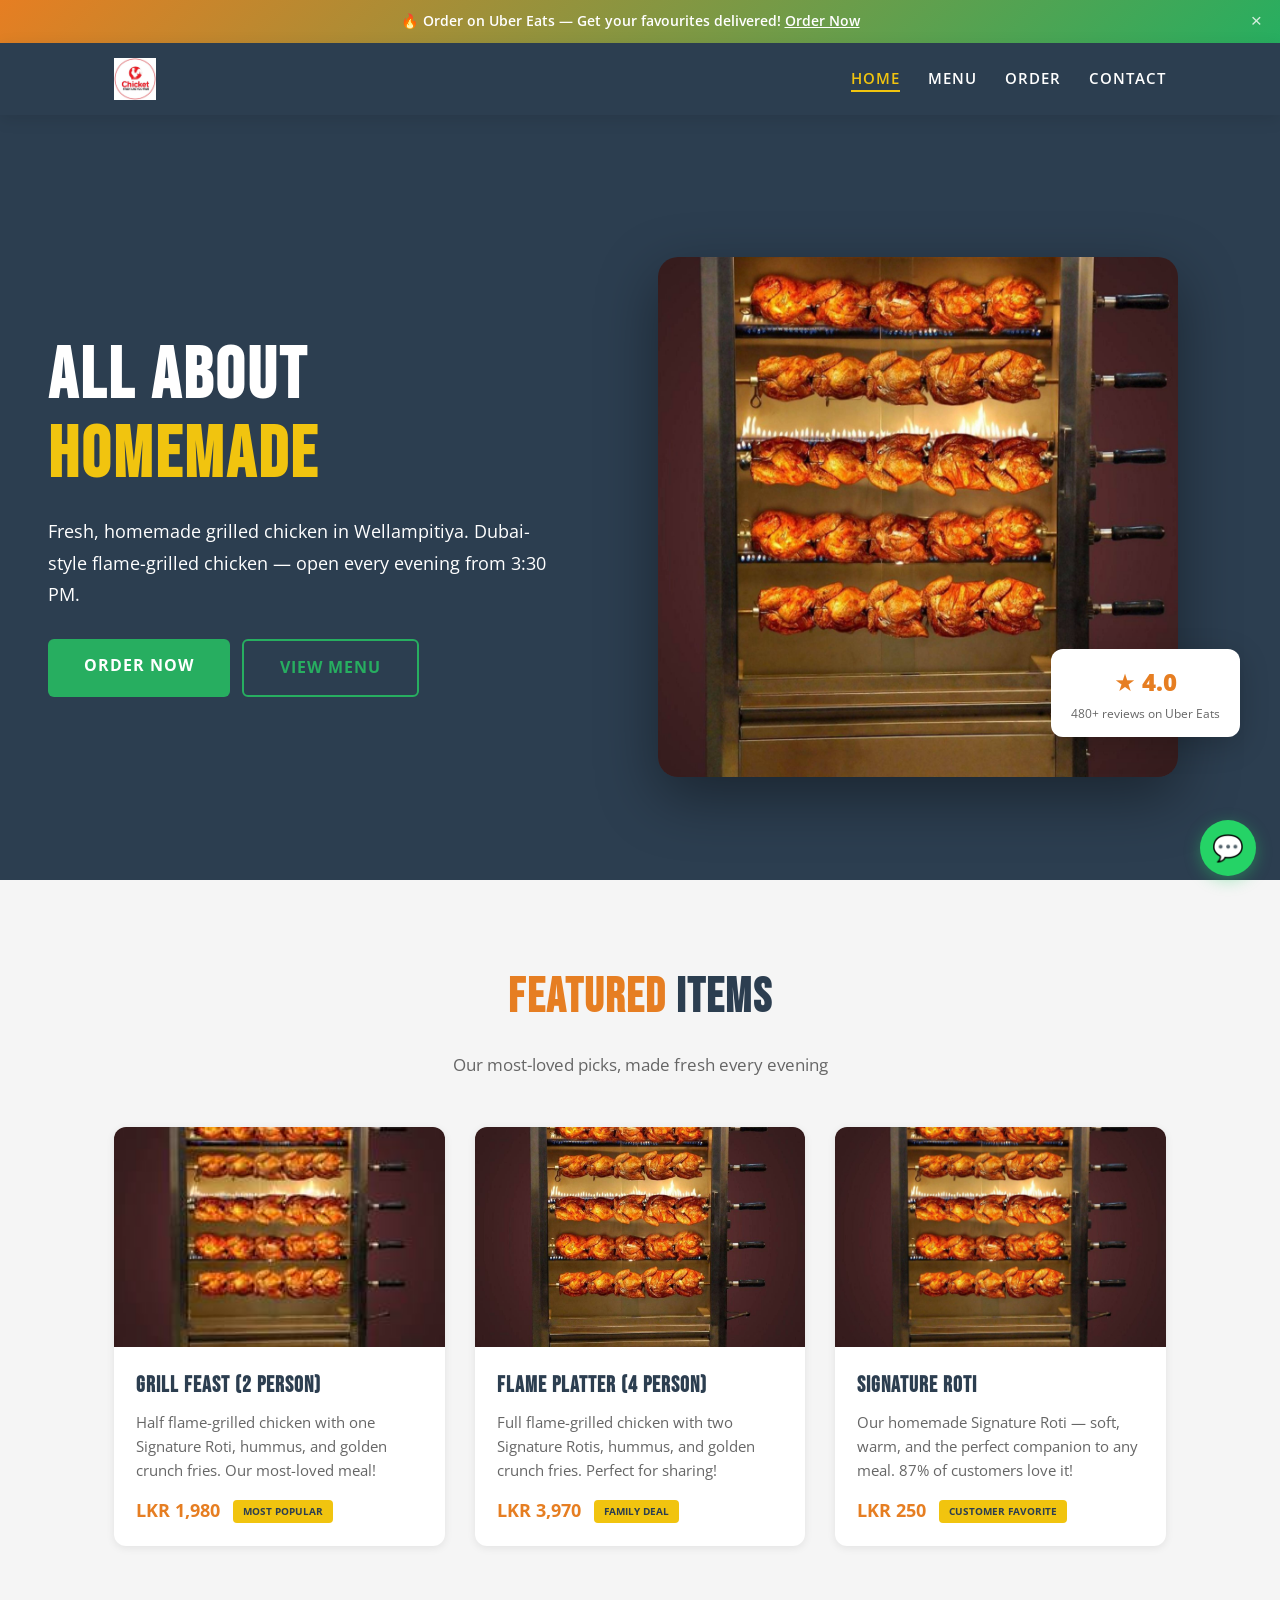
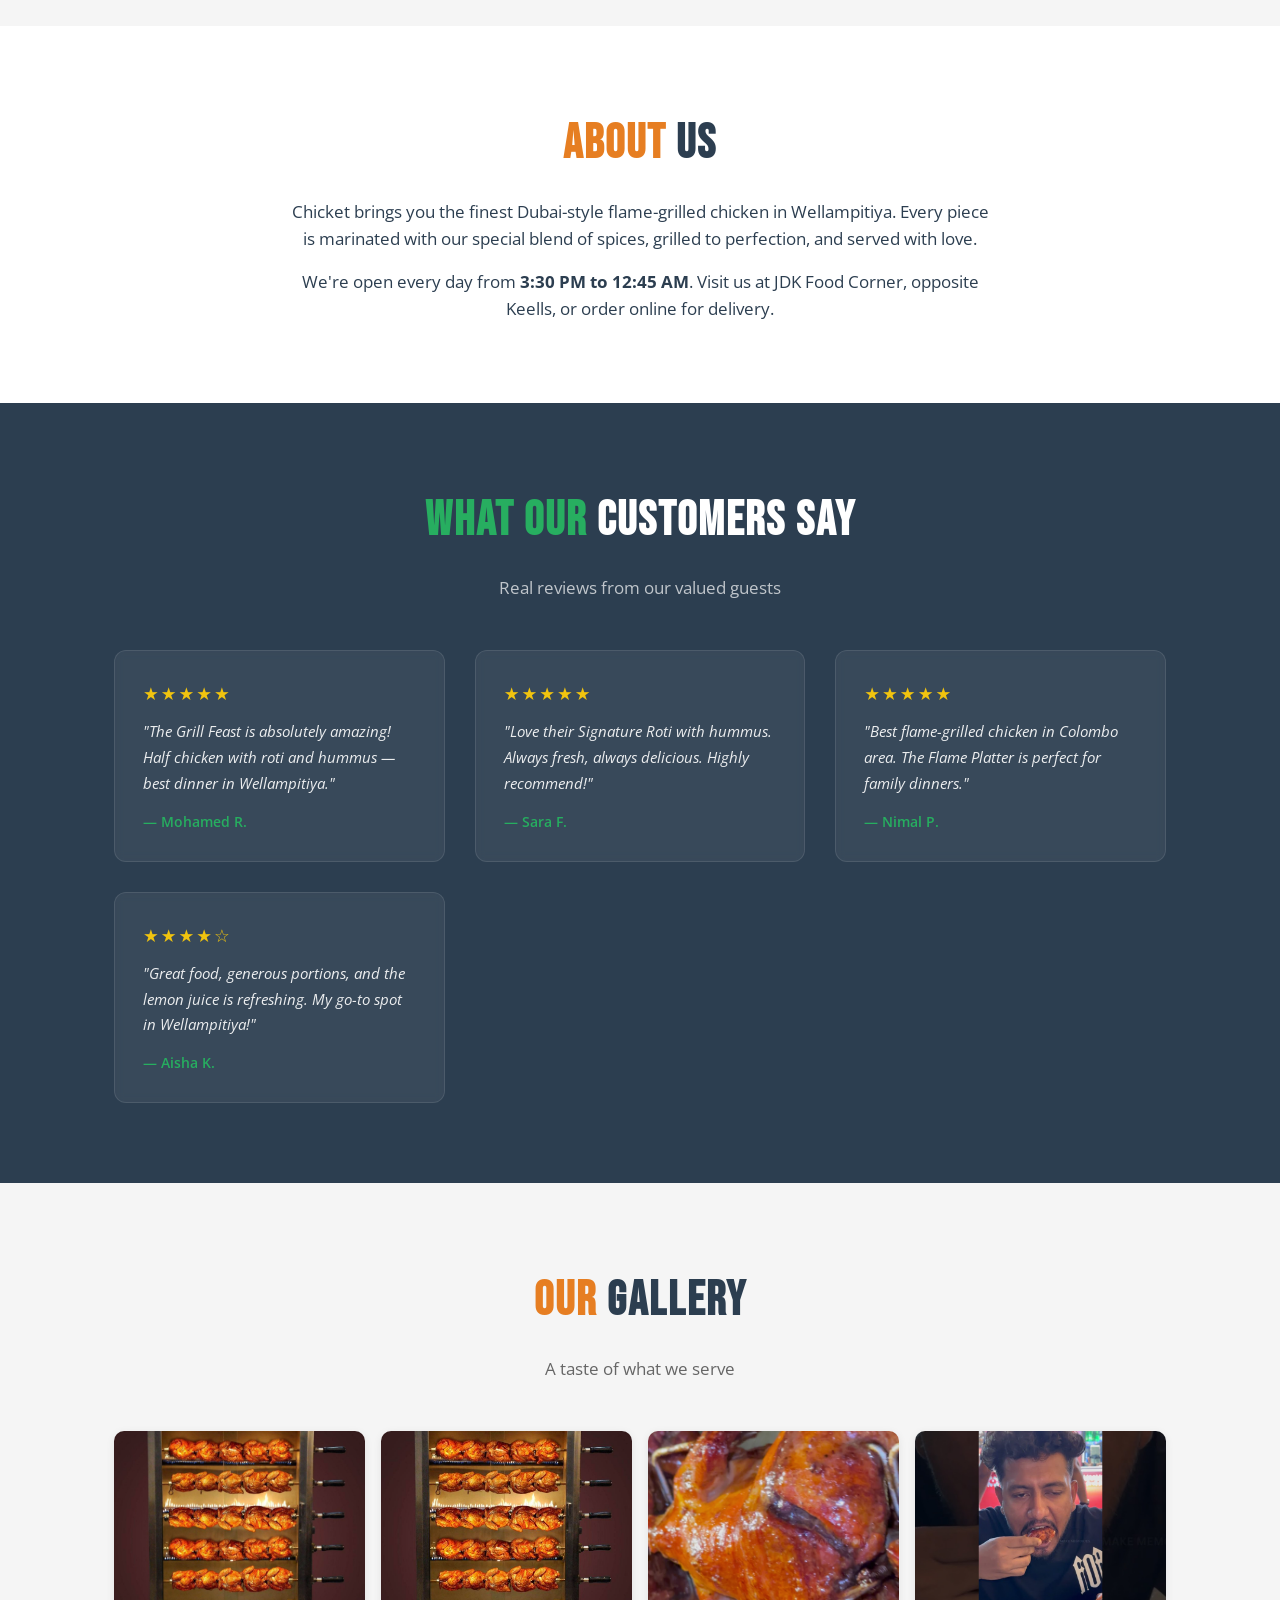
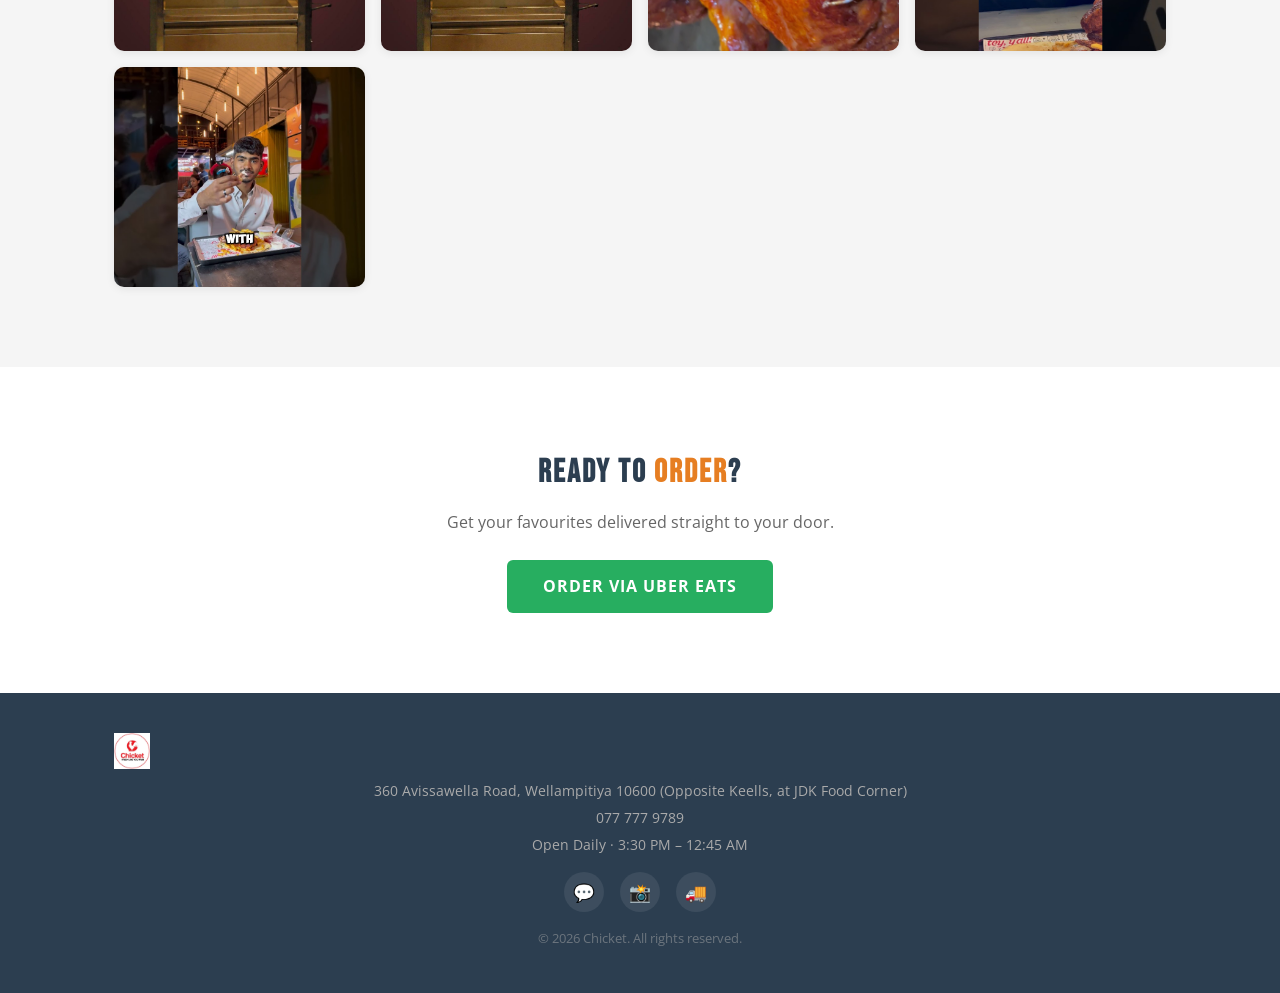
==== index.html @ 0459d83d "Redesign hero: split layout with food photo, add TikTok gallery image, responsive fixes" ====
<!DOCTYPE html>
<html lang="en">
<head>
  <meta charset="UTF-8">
  <meta name="viewport" content="width=device-width, initial-scale=1.0">
  <title id="page-title">Chicket — Best Grilled Chicken in Wellampitiya, Colombo</title>
  <meta name="description" content="Chicket in Wellampitiya, Colombo. Dubai-style flame-grilled chicken, roti, hummus & more. Open daily 3:30 PM – 12:45 AM. Order online for delivery.">
  <meta property="og:title" content="Chicket — Wellampitiya">
  <meta property="og:description" content="Best flame-grilled chicken in Wellampitiya. Order online for delivery or pickup.">
  <meta property="og:type" content="website">
  <meta property="og:url" content="https://ashfaq-network.github.io/chicket-website">
  <link rel="canonical" href="https://ashfaq-network.github.io/chicket-website">
  <link rel="icon" href="data:image/svg+xml,<svg xmlns='http://www.w3.org/2000/svg' viewBox='0 0 100 100'><text y='.9em' font-size='90'>🍗</text></svg>">
  <link rel="stylesheet" href="css/style.css">
  <link rel="preconnect" href="https://fonts.googleapis.com">
  <link rel="preconnect" href="https://fonts.gstatic.com" crossorigin>
  <link href="https://fonts.googleapis.com/css2?family=Bebas+Neue&family=Open+Sans:wght@400;600;700&display=swap" rel="stylesheet">
</head>
<body>
  <div class="promo-banner">
    <span>🔥 Order on Uber Eats — Get your favourites delivered! <a href="order.html">Order Now</a></span>
    <button class="close-banner">&times;</button>
  </div>

  <header>
    <div class="container">
      <a href="index.html" class="logo"></a>
      <nav>
        <a href="index.html">Home</a>
        <a href="menu.html">Menu</a>
        <a href="order.html">Order</a>
        <a href="contact.html">Contact</a>
      </nav>
    </div>
  </header>

  <section class="hero">
    <div class="hero-content">
      <h1 id="hero-tagline"></h1>
      <p id="hero-desc"></p>
      <div class="btn-group">
        <a href="order.html" class="btn">Order Now</a>
        <a href="menu.html" class="btn btn-outline">View Menu</a>
      </div>
    </div>
    <div class="hero-visual">
      <div class="hero-img-wrap">
        <img src="images/gallery-3.jpg" alt="Chicket grilled chicken" class="hero-img">
      </div>
      <div class="hero-badge">
        <span class="hero-rating">★ 4.0</span>
        <span class="hero-reviews">480+ reviews on Uber Eats</span>
      </div>
    </div>
  </section>

  <section>
    <div class="container">
      <h2 class="section-title anim-hidden">FEATURED <span>ITEMS</span></h2>
      <p class="section-sub anim-hidden">Our most-loved picks, made fresh every evening</p>
      <div class="featured-grid" id="featured-grid"></div>
    </div>
  </section>

  <section class="about">
    <div class="container">
      <h2 class="section-title anim-hidden">ABOUT <span>US</span></h2>
      <div class="about-content anim-hidden" id="about-text"></div>
    </div>
  </section>

  <section class="testimonials">
    <div class="container">
      <h2 class="section-title anim-hidden">WHAT OUR <span>CUSTOMERS SAY</span></h2>
      <p class="section-sub anim-hidden">Real reviews from our valued guests</p>
      <div class="testimonial-grid" id="testimonial-grid"></div>
    </div>
  </section>

  <section>
    <div class="container">
      <h2 class="section-title anim-hidden">OUR <span>GALLERY</span></h2>
      <p class="section-sub anim-hidden">A taste of what we serve</p>
      <div class="gallery-grid" id="gallery-grid"></div>
    </div>
  </section>

  <section class="cta-section">
    <div class="container">
      <h2 class="anim-hidden">READY TO <span style="color:var(--fire-red)">ORDER</span>?</h2>
      <p class="anim-hidden">Get your favourites delivered straight to your door.</p>
      <a href="order.html" class="btn anim-hidden">Order via Uber Eats</a>
    </div>
  </section>

  <footer>
    <div class="container">
      <div class="logo" id="footer-business"></div>
      <p id="footer-address"></p>
      <p id="footer-phone"></p>
      <p id="footer-hours"></p>
      <div class="footer-social">
        <a href="https://wa.me/94777779789" target="_blank" rel="noopener noreferrer" aria-label="WhatsApp">💬</a>
        <a href="https://www.instagram.com/the_chicket/" target="_blank" rel="noopener noreferrer" aria-label="Instagram">📸</a>
        <a href="https://www.ubereats.com/lk/store/chicket-wellampitiya/a9GwMQy0UC2km_NTZzac7A" target="_blank" rel="noopener noreferrer" aria-label="Uber Eats">🚚</a>
      </div>
      <p class="copyright">&copy; <span id="footer-year"></span> Chicket. All rights reserved.</p>
    </div>
  </footer>

  <a href="#" class="whatsapp-float" target="_blank" rel="noopener noreferrer" aria-label="Chat on WhatsApp">
    💬
    <span class="tooltip">Contact for pickup</span>
  </a>

  <button class="back-to-top" aria-label="Back to top">↑</button>

  <div class="lightbox">
    <button class="lb-close">&times;</button>
    <button class="lb-nav lb-prev">&lsaquo;</button>
    <img class="lb-img" src="" alt="">
    <button class="lb-nav lb-next">&rsaquo;</button>
    <div class="lb-counter"></div>
  </div>

  <div class="sticky-order-bar">
    <div class="container">
      <span class="bar-text">🔥 Craving grilled chicken?</span>
      <a href="order.html" class="btn">Order Now</a>
    </div>
  </div>

  <script src="js/config.js"></script>
  <script src="js/main.js"></script>
</body>
</html>
---- css/style.css ----
* {
  margin: 0;
  padding: 0;
  box-sizing: border-box;
}

:root {
  --fire-red: #C62828;
  --fire-orange: #FF8F00;
  --fire-amber: #FFB300;
  --charcoal: #212121;
  --dark-gray: #333;
  --mid-gray: #666;
  --light-gray: #f5f5f5;
  --white: #fff;
  --font-heading: 'Bebas Neue', 'Arial Black', sans-serif;
  --font-body: 'Open Sans', system-ui, sans-serif;
  --shadow-sm: 0 2px 8px rgba(0,0,0,0.08);
  --shadow-md: 0 4px 16px rgba(0,0,0,0.1);
  --shadow-lg: 0 8px 32px rgba(0,0,0,0.14);
  --transition: 0.3s cubic-bezier(0.4, 0, 0.2, 1);
}

html {
  scroll-behavior: smooth;
}

body {
  font-family: var(--font-body);
  color: var(--charcoal);
  line-height: 1.6;
  background: var(--light-gray);
  overflow-x: hidden;
}

a {
  color: var(--fire-red);
  text-decoration: none;
}

a:hover {
  color: var(--fire-orange);
}

img {
  max-width: 100%;
  height: auto;
  display: block;
}

.container {
  max-width: 1100px;
  margin: 0 auto;
  padding: 0 24px;
}

/* ===== Animations ===== */
@keyframes fadeUp {
  from { opacity: 0; transform: translateY(30px); }
  to   { opacity: 1; transform: translateY(0); }
}

@keyframes fadeIn {
  from { opacity: 0; }
  to   { opacity: 1; }
}

@keyframes pulse {
  0%, 100% { transform: scale(1); }
  50%      { transform: scale(1.05); }
}

.anim-hidden {
  opacity: 0;
  transform: translateY(30px);
  transition: opacity 0.6s ease-out, transform 0.6s ease-out;
}

.anim-visible {
  opacity: 1;
  transform: translateY(0);
}

.anim-hidden.anim-visible:nth-child(2) { transition-delay: 0.1s; }
.anim-hidden.anim-visible:nth-child(3) { transition-delay: 0.2s; }

/* ===== Header / Nav ===== */
header {
  background: var(--charcoal);
  padding: 15px 0;
  position: sticky;
  top: 0;
  z-index: 100;
  box-shadow: var(--shadow-md);
}

header .container {
  display: flex;
  align-items: center;
  justify-content: space-between;
  flex-wrap: wrap;
}

.logo {
  font-family: var(--font-heading);
  font-size: 1.8rem;
  color: var(--fire-orange);
  letter-spacing: 2px;
  line-height: 1;
}

.logo span {
  color: var(--fire-red);
}

.logo img {
  display: block;
  max-height: 42px;
  width: auto;
}

nav a {
  color: var(--white);
  margin-left: 24px;
  font-weight: 600;
  font-size: 0.95rem;
  text-transform: uppercase;
  letter-spacing: 1px;
  position: relative;
  transition: color var(--transition);
}

nav a::after {
  content: '';
  position: absolute;
  bottom: -4px;
  left: 0;
  width: 0;
  height: 2px;
  background: var(--fire-amber);
  transition: width var(--transition);
}

nav a:hover::after,
nav a.active::after {
  width: 100%;
}

nav a:hover,
nav a.active {
  color: var(--fire-amber);
}

/* ===== Hero ===== */
.hero {
  display: flex;
  align-items: center;
  min-height: 85vh;
  padding: 100px 0 60px;
  background: var(--charcoal);
  color: var(--white);
  overflow: hidden;
}

.hero-content {
  flex: 1;
  padding: 0 24px 0 48px;
  max-width: 580px;
  z-index: 2;
}

.hero-content h1 {
  font-family: var(--font-heading);
  font-size: clamp(2.8rem, 6vw, 4.5rem);
  letter-spacing: 3px;
  line-height: 1.1;
  animation: fadeUp 0.8s ease-out;
}

.hero-content h1 span {
  color: var(--fire-amber);
}

.hero-content p {
  font-size: 1.15rem;
  margin: 20px 0 30px;
  opacity: 0.85;
  line-height: 1.7;
  animation: fadeUp 0.8s ease-out 0.2s both;
}

.hero-content .btn-group {
  animation: fadeUp 0.8s ease-out 0.4s both;
  display: flex;
  gap: 12px;
  flex-wrap: wrap;
}

.hero-visual {
  flex: 1;
  position: relative;
  display: flex;
  align-items: center;
  justify-content: center;
  padding: 0 48px 0 24px;
  min-height: 500px;
}

.hero-img-wrap {
  width: 100%;
  max-width: 520px;
  border-radius: 20px;
  overflow: hidden;
  box-shadow: 0 20px 60px rgba(0,0,0,0.4);
  animation: fadeIn 1s ease-out 0.3s both;
}

.hero-img {
  width: 100%;
  height: 520px;
  object-fit: cover;
  display: block;
  transition: transform 0.6s ease;
}

.hero-img-wrap:hover .hero-img {
  transform: scale(1.06);
}

.hero-badge {
  position: absolute;
  bottom: 40px;
  right: 40px;
  background: var(--white);
  color: var(--charcoal);
  padding: 14px 20px;
  border-radius: 12px;
  box-shadow: 0 8px 30px rgba(0,0,0,0.2);
  display: flex;
  flex-direction: column;
  align-items: center;
  animation: fadeUp 0.8s ease-out 0.6s both;
}

.hero-rating {
  font-size: 1.5rem;
  font-weight: 800;
  color: var(--fire-red);
}

.hero-reviews {
  font-size: 0.75rem;
  color: var(--mid-gray);
  margin-top: 2px;
  white-space: nowrap;
}

.btn {
  display: inline-block;
  padding: 14px 36px;
  background: var(--fire-orange);
  color: var(--white);
  font-weight: 700;
  text-transform: uppercase;
  letter-spacing: 1px;
  border-radius: 6px;
  transition: background var(--transition), transform var(--transition), box-shadow var(--transition);
  border: none;
  cursor: pointer;
  font-size: 1rem;
}

.btn:hover {
  background: var(--fire-amber);
  color: var(--charcoal);
  transform: translateY(-3px);
  box-shadow: 0 6px 20px rgba(0,0,0,0.2);
}

.btn-outline {
  background: transparent;
  border: 2px solid var(--fire-orange);
  color: var(--fire-orange);
}

.btn-outline:hover {
  background: var(--fire-orange);
  color: var(--white);
}

.btn-sm {
  padding: 10px 24px;
  font-size: 0.85rem;
}

/* ===== Sections ===== */
section {
  padding: 80px 24px;
}

.section-title {
  font-family: var(--font-heading);
  font-size: clamp(2rem, 5vw, 3rem);
  text-align: center;
  letter-spacing: 2px;
  margin-bottom: 16px;
  color: var(--fire-red);
}

.section-title span {
  color: var(--charcoal);
}

.section-sub {
  text-align: center;
  color: var(--mid-gray);
  max-width: 550px;
  margin: 0 auto 48px;
  font-size: 1.05rem;
}

/* ===== Featured Cards ===== */
.featured-grid {
  display: grid;
  grid-template-columns: repeat(auto-fit, minmax(300px, 1fr));
  gap: 30px;
}

.featured-card {
  background: var(--white);
  border-radius: 12px;
  overflow: hidden;
  box-shadow: var(--shadow-sm);
  transition: transform var(--transition), box-shadow var(--transition);
}

.featured-card:hover {
  transform: translateY(-6px);
  box-shadow: var(--shadow-lg);
}

.featured-card .img-wrap {
  height: 220px;
  overflow: hidden;
}

.featured-card img {
  width: 100%;
  height: 100%;
  object-fit: cover;
  transition: transform 0.5s ease;
}

.featured-card:hover img {
  transform: scale(1.08);
}

.featured-card .card-body {
  padding: 22px;
}

.featured-card h3 {
  font-family: var(--font-heading);
  font-size: 1.35rem;
  letter-spacing: 1px;
  margin-bottom: 6px;
}

.featured-card .card-body p {
  color: var(--mid-gray);
  font-size: 0.95rem;
  margin-bottom: 12px;
}

.featured-card .price {
  color: var(--fire-red);
  font-weight: 700;
  font-size: 1.15rem;
}

/* ===== About ===== */
.about {
  background: var(--white);
}

.about-content {
  max-width: 700px;
  margin: 0 auto;
  text-align: center;
  font-size: 1.05rem;
}

.about-content p + p {
  margin-top: 16px;
}

/* ===== Testimonials ===== */
.testimonials {
  background: var(--charcoal);
  color: var(--white);
}

.testimonials .section-title {
  color: var(--fire-orange);
}

.testimonials .section-title span {
  color: var(--white);
}

.testimonials .section-sub {
  color: rgba(255,255,255,0.7);
}

.testimonial-grid {
  display: grid;
  grid-template-columns: repeat(auto-fit, minmax(280px, 1fr));
  gap: 30px;
}

.testimonial-card {
  background: rgba(255,255,255,0.06);
  border: 1px solid rgba(255,255,255,0.1);
  padding: 28px;
  border-radius: 12px;
  backdrop-filter: blur(4px);
}

.testimonial-card .stars {
  color: var(--fire-amber);
  font-size: 1.1rem;
  margin-bottom: 12px;
  letter-spacing: 2px;
}

.testimonial-card blockquote {
  font-style: italic;
  font-size: 0.95rem;
  line-height: 1.7;
  opacity: 0.9;
}

.testimonial-card cite {
  display: block;
  margin-top: 14px;
  font-style: normal;
  font-weight: 600;
  font-size: 0.85rem;
  color: var(--fire-orange);
}

/* ===== Gallery ===== */
.gallery-grid {
  display: grid;
  grid-template-columns: repeat(auto-fit, minmax(240px, 1fr));
  gap: 16px;
}

.gallery-grid img {
  width: 100%;
  height: 220px;
  object-fit: cover;
  border-radius: 10px;
  box-shadow: var(--shadow-sm);
  transition: transform var(--transition), box-shadow var(--transition);
}

.gallery-grid img:hover {
  transform: scale(1.03);
  box-shadow: var(--shadow-md);
}

/* ===== Filter Tabs ===== */
.filter-tabs {
  display: flex;
  gap: 8px;
  justify-content: center;
  flex-wrap: wrap;
  margin-bottom: 40px;
}

.filter-btn {
  padding: 10px 24px;
  border: 2px solid var(--fire-red);
  background: transparent;
  color: var(--fire-red);
  font-weight: 700;
  font-size: 0.85rem;
  text-transform: uppercase;
  letter-spacing: 1px;
  border-radius: 6px;
  cursor: pointer;
  transition: background 0.2s, color 0.2s, transform 0.2s;
}

.filter-btn:hover {
  background: rgba(0,0,0,0.04);
  transform: translateY(-1px);
}

.filter-btn.active {
  background: var(--fire-red);
  color: var(--white);
}

[data-category] {
  transition: opacity 0.3s ease, transform 0.3s ease;
}

[data-category].hidden {
  display: none;
}

/* ===== Menu page ===== */
.menu-section {
  padding: 60px 24px;
}

.menu-category {
  margin-bottom: 50px;
}

.menu-category h2 {
  font-family: var(--font-heading);
  font-size: 2rem;
  letter-spacing: 2px;
  color: var(--fire-orange);
  border-bottom: 3px solid var(--fire-red);
  padding-bottom: 8px;
  margin-bottom: 20px;
}

.menu-item {
  display: flex;
  justify-content: space-between;
  align-items: center;
  padding: 16px 0;
  border-bottom: 1px dashed #ddd;
  transition: background 0.2s;
  border-radius: 6px;
  padding-left: 8px;
  padding-right: 8px;
}

.menu-item:hover {
  background: rgba(0,0,0,0.02);
}

.menu-item:last-child {
  border-bottom: none;
}

.menu-item .name {
  font-weight: 600;
  font-size: 1.05rem;
}

.menu-item .desc {
  font-size: 0.88rem;
  color: var(--mid-gray);
  margin-top: 2px;
}

.menu-item .price {
  font-weight: 700;
  color: var(--fire-red);
  white-space: nowrap;
  margin-left: 16px;
  font-size: 1.1rem;
}

.badge {
  display: inline-block;
  font-size: 0.65rem;
  background: var(--fire-amber);
  color: var(--charcoal);
  padding: 3px 10px;
  border-radius: 4px;
  font-weight: 700;
  text-transform: uppercase;
  margin-left: 8px;
  vertical-align: middle;
}

/* ===== Order page ===== */
.order-hero {
  text-align: center;
  padding: 100px 24px;
  background: linear-gradient(135deg, var(--fire-red), var(--fire-orange));
  color: var(--white);
  position: relative;
  overflow: hidden;
}

.order-hero::before {
  content: '';
  position: absolute;
  inset: 0;
  background: radial-gradient(ellipse at center, rgba(255,255,255,0.08) 0%, transparent 70%);
}

.order-hero > * {
  position: relative;
}

.order-hero h1 {
  font-family: var(--font-heading);
  font-size: clamp(2rem, 6vw, 4rem);
  letter-spacing: 2px;
}

.order-hero p {
  font-size: 1.1rem;
  margin: 16px 0 30px;
  opacity: 0.95;
}

.order-buttons {
  display: flex;
  gap: 16px;
  justify-content: center;
  flex-wrap: wrap;
  margin-top: 30px;
}

/* ===== Steps ===== */
.steps-grid {
  display: grid;
  grid-template-columns: repeat(auto-fit, minmax(180px, 1fr));
  gap: 30px;
  text-align: center;
  max-width: 750px;
  margin: 0 auto;
}

.step-num {
  width: 60px;
  height: 60px;
  line-height: 60px;
  border-radius: 50%;
  background: var(--fire-red);
  color: var(--white);
  font-family: var(--font-heading);
  font-size: 1.8rem;
  margin: 0 auto 16px;
  box-shadow: 0 4px 12px rgba(0,0,0,0.15);
}

.steps-grid h3 {
  font-family: var(--font-heading);
  letter-spacing: 1px;
  font-size: 1.2rem;
  margin-bottom: 6px;
}

.steps-grid p {
  color: var(--mid-gray);
  font-size: 0.92rem;
}

/* ===== Contact ===== */
.contact-info {
  display: grid;
  grid-template-columns: repeat(auto-fit, minmax(240px, 1fr));
  gap: 24px;
  max-width: 800px;
  margin: 0 auto 40px;
}

.contact-card {
  background: var(--white);
  padding: 30px 24px;
  border-radius: 12px;
  text-align: center;
  box-shadow: var(--shadow-sm);
  transition: transform var(--transition), box-shadow var(--transition);
}

.contact-card:hover {
  transform: translateY(-4px);
  box-shadow: var(--shadow-md);
}

.contact-card .icon {
  font-size: 2rem;
  margin-bottom: 12px;
}

.contact-card h3 {
  font-family: var(--font-heading);
  font-size: 1.2rem;
  letter-spacing: 1px;
  color: var(--fire-red);
  margin-bottom: 8px;
}

.contact-card p,
.contact-card a {
  font-size: 1rem;
}

.map-container {
  border-radius: 12px;
  overflow: hidden;
  box-shadow: var(--shadow-sm);
  max-width: 800px;
  margin: 0 auto;
}

.map-container iframe {
  width: 100%;
  height: 380px;
  border: 0;
  display: block;
}

/* ===== WhatsApp Float ===== */
.whatsapp-float {
  position: fixed;
  bottom: 24px;
  right: 24px;
  z-index: 200;
  width: 56px;
  height: 56px;
  border-radius: 50%;
  background: #25D366;
  color: var(--white);
  display: flex;
  align-items: center;
  justify-content: center;
  font-size: 1.6rem;
  box-shadow: 0 4px 16px rgba(37,211,102,0.4);
  transition: transform var(--transition), box-shadow var(--transition);
}

.whatsapp-float:hover {
  transform: scale(1.1) translateY(-2px);
  box-shadow: 0 6px 24px rgba(37,211,102,0.5);
  color: var(--white);
}

.whatsapp-float .tooltip {
  position: absolute;
  right: 66px;
  background: var(--charcoal);
  color: var(--white);
  padding: 6px 14px;
  border-radius: 6px;
  font-size: 0.8rem;
  white-space: nowrap;
  opacity: 0;
  pointer-events: none;
  transition: opacity 0.2s;
}

.whatsapp-float:hover .tooltip {
  opacity: 1;
}

/* ===== Back to Top ===== */
.back-to-top {
  position: fixed;
  bottom: 24px;
  left: 24px;
  z-index: 200;
  width: 44px;
  height: 44px;
  border-radius: 50%;
  background: var(--charcoal);
  color: var(--white);
  border: none;
  cursor: pointer;
  font-size: 1.2rem;
  display: flex;
  align-items: center;
  justify-content: center;
  opacity: 0;
  pointer-events: none;
  transition: opacity 0.3s, transform 0.3s;
  box-shadow: var(--shadow-sm);
}

.back-to-top.visible {
  opacity: 1;
  pointer-events: auto;
}

.back-to-top:hover {
  transform: translateY(-3px);
  background: var(--fire-red);
}

/* ===== Footer ===== */
footer {
  background: var(--charcoal);
  color: #aaa;
  text-align: center;
  padding: 40px 24px;
  font-size: 0.9rem;
}

footer .logo {
  margin-bottom: 10px;
}

footer p {
  margin: 4px 0;
}

.footer-social {
  margin: 16px 0;
  display: flex;
  gap: 16px;
  justify-content: center;
}

.footer-social a {
  display: inline-flex;
  align-items: center;
  justify-content: center;
  width: 40px;
  height: 40px;
  border-radius: 50%;
  background: rgba(255,255,255,0.08);
  color: #aaa;
  font-size: 1.1rem;
  transition: background 0.3s, color 0.3s, transform 0.3s;
}

.footer-social a:hover {
  background: var(--fire-orange);
  color: var(--white);
  transform: translateY(-2px);
}

footer .copyright {
  margin-top: 16px;
  opacity: 0.5;
  font-size: 0.8rem;
}

/* ===== CTA Section ===== */
.cta-section {
  text-align: center;
  background: var(--white);
}

.cta-section h2 {
  font-family: var(--font-heading);
  font-size: 2rem;
  letter-spacing: 2px;
  margin-bottom: 12px;
}

.cta-section p {
  margin-bottom: 24px;
  color: var(--mid-gray);
}

/* ===== Structured data hidden ===== */
.schema-hidden {
  display: none;
}

/* ===== Promo Banner ===== */
.promo-banner {
  background: linear-gradient(135deg, var(--fire-red), var(--fire-orange));
  color: var(--white);
  text-align: center;
  padding: 10px 40px 10px 20px;
  font-size: 0.88rem;
  font-weight: 600;
  position: relative;
  display: none;
}

.promo-banner.show {
  display: block;
  animation: slideDown 0.4s ease-out;
}

@keyframes slideDown {
  from { opacity: 0; transform: translateY(-100%); }
  to   { opacity: 1; transform: translateY(0); }
}

.promo-banner a {
  color: var(--white);
  text-decoration: underline;
}

.promo-banner .close-banner {
  position: absolute;
  right: 10px;
  top: 50%;
  transform: translateY(-50%);
  background: none;
  border: none;
  color: var(--white);
  font-size: 1.2rem;
  cursor: pointer;
  opacity: 0.8;
  padding: 4px 8px;
}

.promo-banner .close-banner:hover {
  opacity: 1;
}

/* ===== Lightbox ===== */
.lightbox {
  display: none;
  position: fixed;
  inset: 0;
  z-index: 300;
  background: rgba(0,0,0,0.92);
  align-items: center;
  justify-content: center;
  flex-direction: column;
  padding: 20px;
}

.lightbox.open {
  display: flex;
  animation: fadeIn 0.3s ease;
}

.lightbox img {
  max-width: 95vw;
  max-height: 85vh;
  object-fit: contain;
  border-radius: 4px;
  box-shadow: 0 8px 40px rgba(0,0,0,0.5);
}

.lightbox .lb-close {
  position: absolute;
  top: 16px;
  right: 20px;
  background: none;
  border: none;
  color: var(--white);
  font-size: 2rem;
  cursor: pointer;
  opacity: 0.7;
  transition: opacity 0.2s;
  padding: 8px;
  line-height: 1;
}

.lightbox .lb-close:hover {
  opacity: 1;
}

.lightbox .lb-nav {
  position: absolute;
  top: 50%;
  transform: translateY(-50%);
  background: rgba(255,255,255,0.1);
  border: none;
  color: var(--white);
  font-size: 2rem;
  cursor: pointer;
  padding: 16px 12px;
  border-radius: 4px;
  transition: background 0.2s;
  line-height: 1;
}

.lightbox .lb-nav:hover {
  background: rgba(255,255,255,0.2);
}

.lightbox .lb-prev {
  left: 12px;
}

.lightbox .lb-next {
  right: 12px;
}

.lightbox .lb-counter {
  position: absolute;
  bottom: 16px;
  color: rgba(255,255,255,0.6);
  font-size: 0.85rem;
}

/* ===== Order Form ===== */
.order-form-wrap {
  max-width: 700px;
  margin: 0 auto;
}

.order-form-wrap h2 {
  font-family: var(--font-heading);
  font-size: 2rem;
  letter-spacing: 2px;
  margin-bottom: 8px;
  color: var(--fire-red);
}

.order-form-wrap .form-sub {
  color: var(--mid-gray);
  margin-bottom: 32px;
}

.form-category {
  margin-bottom: 28px;
}

.form-category h3 {
  font-family: var(--font-heading);
  font-size: 1.3rem;
  letter-spacing: 1px;
  color: var(--fire-orange);
  border-bottom: 2px solid var(--fire-red);
  padding-bottom: 6px;
  margin-bottom: 12px;
}

.form-item {
  display: flex;
  align-items: center;
  justify-content: space-between;
  padding: 8px 0;
  border-bottom: 1px solid #eee;
  gap: 12px;
}

.form-item .item-info {
  flex: 1;
  min-width: 0;
}

.form-item .item-name {
  font-weight: 600;
  font-size: 0.95rem;
}

.form-item .item-price {
  color: var(--fire-red);
  font-weight: 700;
  font-size: 0.9rem;
}

.quantity-control {
  display: flex;
  align-items: center;
  gap: 8px;
  flex-shrink: 0;
}

.quantity-control button {
  width: 32px;
  height: 32px;
  border-radius: 50%;
  border: 2px solid var(--fire-red);
  background: var(--white);
  color: var(--fire-red);
  font-size: 1.1rem;
  font-weight: 700;
  cursor: pointer;
  display: flex;
  align-items: center;
  justify-content: center;
  transition: background 0.2s, color 0.2s;
  line-height: 1;
}

.quantity-control button:hover {
  background: var(--fire-red);
  color: var(--white);
}

.quantity-control .qty {
  font-weight: 700;
  font-size: 1rem;
  min-width: 24px;
  text-align: center;
}

.form-footer {
  margin-top: 32px;
  padding-top: 24px;
  border-top: 2px solid #eee;
  text-align: center;
}

.form-footer .total {
  font-size: 1.3rem;
  font-weight: 700;
  margin-bottom: 8px;
}

.form-footer .total span {
  color: var(--fire-red);
}

.form-footer input {
  width: 100%;
  max-width: 350px;
  padding: 12px 16px;
  border: 2px solid #ddd;
  border-radius: 6px;
  font-size: 1rem;
  font-family: var(--font-body);
  margin-bottom: 16px;
  transition: border-color 0.2s;
}

.form-footer input:focus {
  outline: none;
  border-color: var(--fire-red);
}

.form-footer .btn {
  display: inline-flex;
  align-items: center;
  gap: 8px;
}

.form-footer .btn:disabled {
  opacity: 0.5;
  cursor: not-allowed;
}

/* ===== Sticky Order Bar ===== */
.sticky-order-bar {
  display: none;
  position: fixed;
  bottom: 0;
  left: 0;
  right: 0;
  z-index: 150;
  background: var(--charcoal);
  padding: 12px 20px;
  box-shadow: 0 -4px 16px rgba(0,0,0,0.2);
}

.sticky-order-bar .container {
  display: flex;
  align-items: center;
  justify-content: space-between;
  gap: 12px;
}

.sticky-order-bar .bar-text {
  color: var(--white);
  font-weight: 600;
  font-size: 0.9rem;
}

.sticky-order-bar .btn {
  padding: 10px 24px;
  font-size: 0.85rem;
  flex-shrink: 0;
}

/* ===== Responsive ===== */
@media (max-width: 768px) {
  /* Hero */
  .hero {
    flex-direction: column;
    min-height: auto;
    padding: 80px 0 40px;
  }

  .hero-content {
    padding: 0 24px;
    text-align: center;
    max-width: 100%;
  }

  .hero-content .btn-group {
    justify-content: center;
  }

  .hero-visual {
    padding: 40px 24px 0;
    min-height: auto;
  }

  .hero-img-wrap {
    max-width: 100%;
  }

  .hero-img {
    height: 300px;
  }

  .hero-badge {
    bottom: 20px;
    right: 20px;
  }

  .container {
    padding: 0 16px;
  }

  header .container {
    flex-direction: column;
    gap: 8px;
    padding: 0 16px;
  }

  header {
    padding: 12px 0;
  }

  .logo {
    font-size: 1.4rem;
  }

  nav a {
    margin: 0 8px;
    font-size: 0.75rem;
  }

  .promo-banner {
    font-size: 0.78rem;
    padding: 8px 36px 8px 12px;
    line-height: 1.4;
  }

  .hero {
    padding: 60px 16px 50px;
  }

  .hero h1 {
    letter-spacing: 1px;
  }

  .hero .btn,
  .hero .btn-outline {
    display: block;
    width: 100%;
    max-width: 280px;
    margin: 8px auto !important;
  }

  section {
    padding: 40px 16px;
  }

  .section-title {
    margin-bottom: 12px;
  }

  .section-sub {
    margin-bottom: 32px;
    font-size: 0.95rem;
  }

  .featured-grid {
    gap: 20px;
  }

  .featured-card .img-wrap {
    height: 180px;
  }

  /* Menu */
  .menu-section {
    padding: 40px 16px;
  }

  .menu-item {
    flex-direction: column;
    align-items: flex-start;
    gap: 4px;
    padding: 12px 8px;
  }

  .menu-item .price {
    margin-left: 0;
  }

  .menu-category h2 {
    font-size: 1.5rem;
  }

  .filter-tabs {
    gap: 6px;
    margin-bottom: 28px;
  }

  .filter-btn {
    padding: 8px 16px;
    font-size: 0.75rem;
  }

  /* Gallery */
  .gallery-grid {
    grid-template-columns: repeat(2, 1fr);
    gap: 10px;
  }

  .gallery-grid img {
    height: 150px;
  }

  /* Order page */
  .order-hero {
    padding: 60px 16px 50px;
  }

  .order-hero h1 {
    font-size: clamp(1.8rem, 8vw, 2.8rem);
  }

  .order-hero p {
    font-size: 0.95rem;
  }

  .order-buttons .btn {
    width: 100%;
    max-width: 320px;
  }

  .order-form-wrap h2 {
    font-size: 1.5rem;
  }

  .form-category h3 {
    font-size: 1.1rem;
  }

  .form-item {
    flex-wrap: wrap;
    gap: 8px;
  }

  .form-item .item-info {
    min-width: 100%;
  }

  .quantity-control {
    margin-left: auto;
  }

  .quantity-control button {
    width: 36px;
    height: 36px;
    font-size: 1.2rem;
  }

  .form-footer input {
    max-width: 100%;
  }

  .form-footer .btn {
    width: 100%;
  }

  /* Steps grid */
  .steps-grid {
    gap: 20px;
  }

  .step-num {
    width: 48px;
    height: 48px;
    line-height: 48px;
    font-size: 1.4rem;
  }

  /* Contact */
  .contact-info {
    gap: 16px;
  }

  .contact-card {
    padding: 20px 16px;
  }

  .map-container iframe {
    height: 260px;
  }

  /* Testimonials */
  .testimonial-grid {
    gap: 16px;
  }

  .testimonial-card {
    padding: 20px;
  }

  /* Lightbox mobile */
  .lightbox {
    padding: 10px;
  }

  .lightbox img {
    max-width: 98vw;
    max-height: 70vh;
  }

  .lightbox .lb-nav {
    padding: 12px 8px;
    font-size: 1.5rem;
  }

  .lightbox .lb-prev {
    left: 6px;
  }

  .lightbox .lb-next {
    right: 6px;
  }

  .lightbox .lb-close {
    top: 10px;
    right: 12px;
    font-size: 1.6rem;
  }

  /* Footer */
  footer {
    padding: 30px 16px;
    font-size: 0.82rem;
  }

  .whatsapp-float {
    bottom: 80px;
    right: 16px;
    width: 50px;
    height: 50px;
    font-size: 1.4rem;
  }

  .whatsapp-float .tooltip {
    display: none;
  }

  .back-to-top {
    bottom: 80px;
    left: 16px;
    width: 40px;
    height: 40px;
  }

  .sticky-order-bar .bar-text {
    font-size: 0.8rem;
  }

  .sticky-order-bar .btn {
    padding: 8px 18px;
    font-size: 0.8rem;
  }

  body {
    padding-bottom: 70px;
  }
}

/* Extra small devices */
@media (max-width: 400px) {
  .hero-content h1 {
    font-size: 2rem;
  }

  .hero-img {
    height: 240px;
  }

  .hero-badge {
    position: static;
    margin-top: 16px;
    flex-direction: row;
    gap: 8px;
    padding: 10px 16px;
  }

  nav a {
    margin: 0 6px;
    font-size: 0.7rem;
  }

  .gallery-grid {
    grid-template-columns: 1fr;
  }

  .featured-grid {
    grid-template-columns: 1fr;
  }

  .filter-btn {
    padding: 6px 12px;
    font-size: 0.7rem;
  }
}
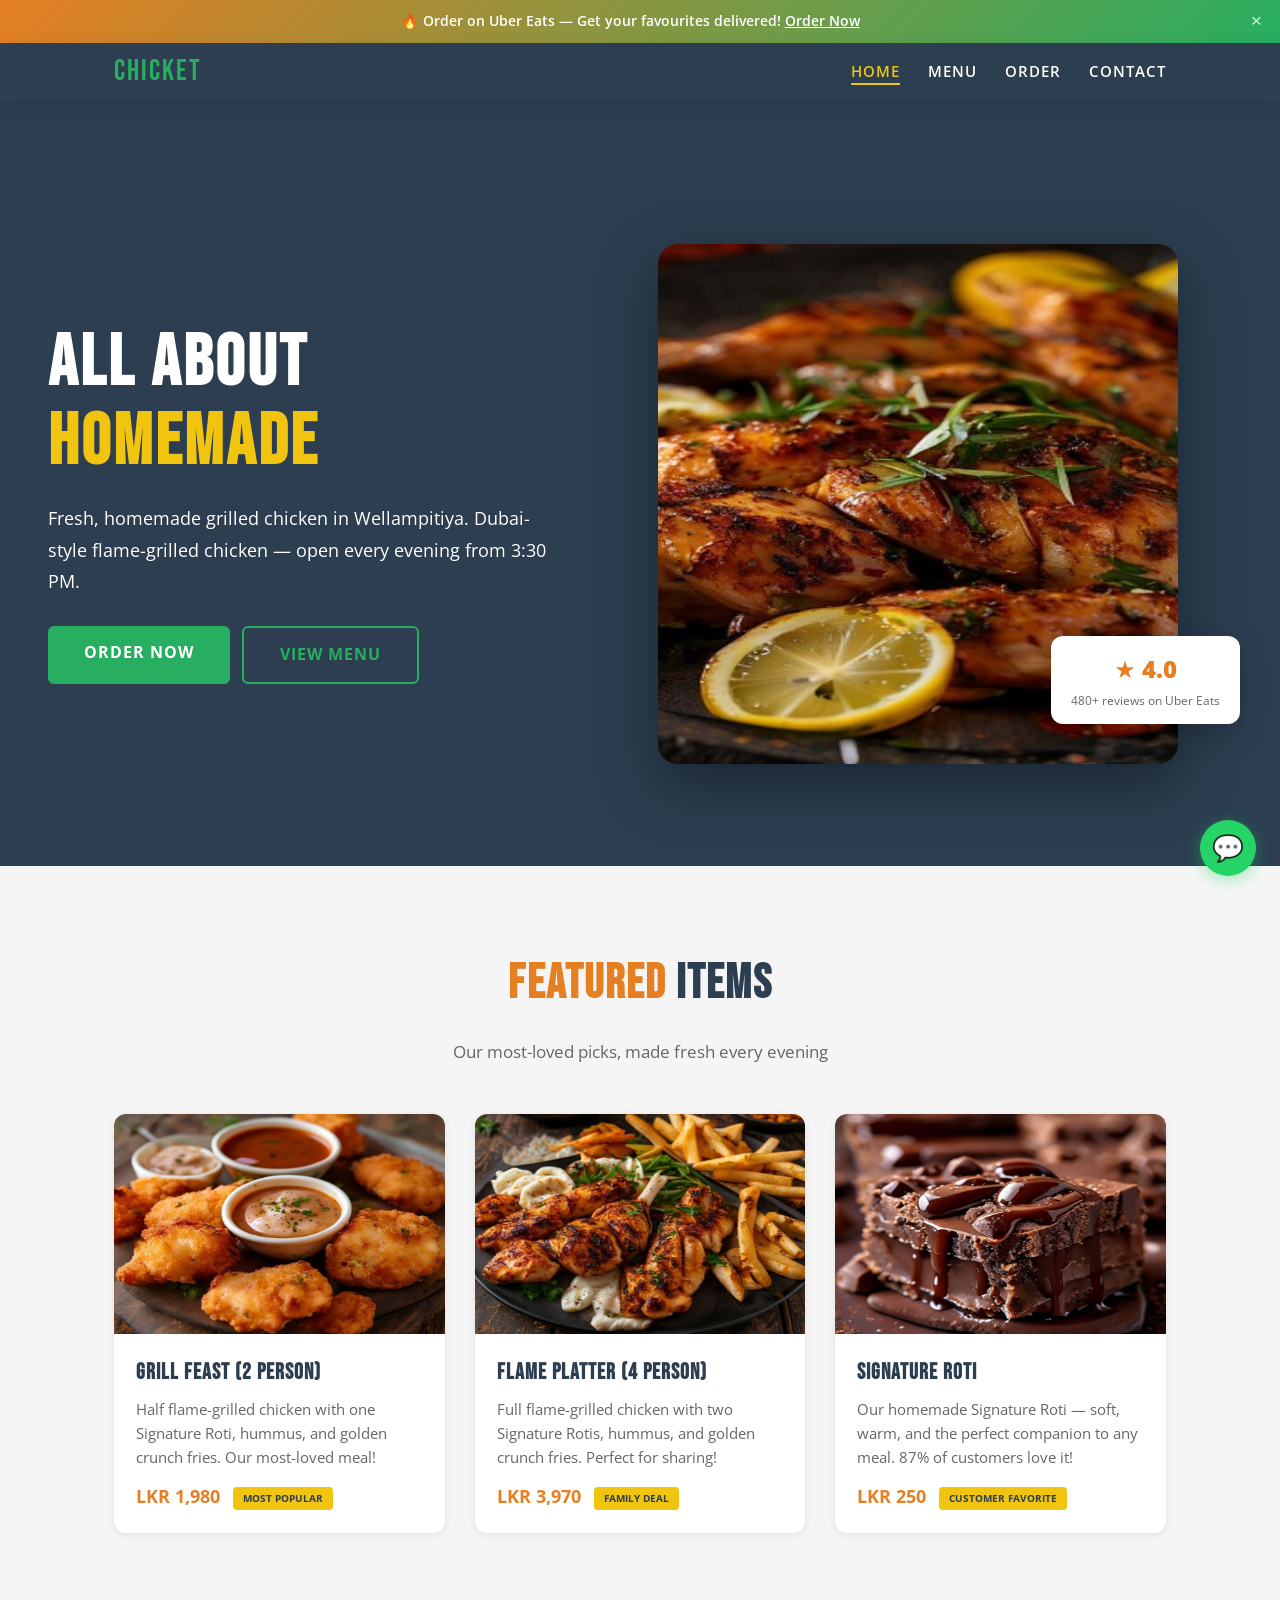
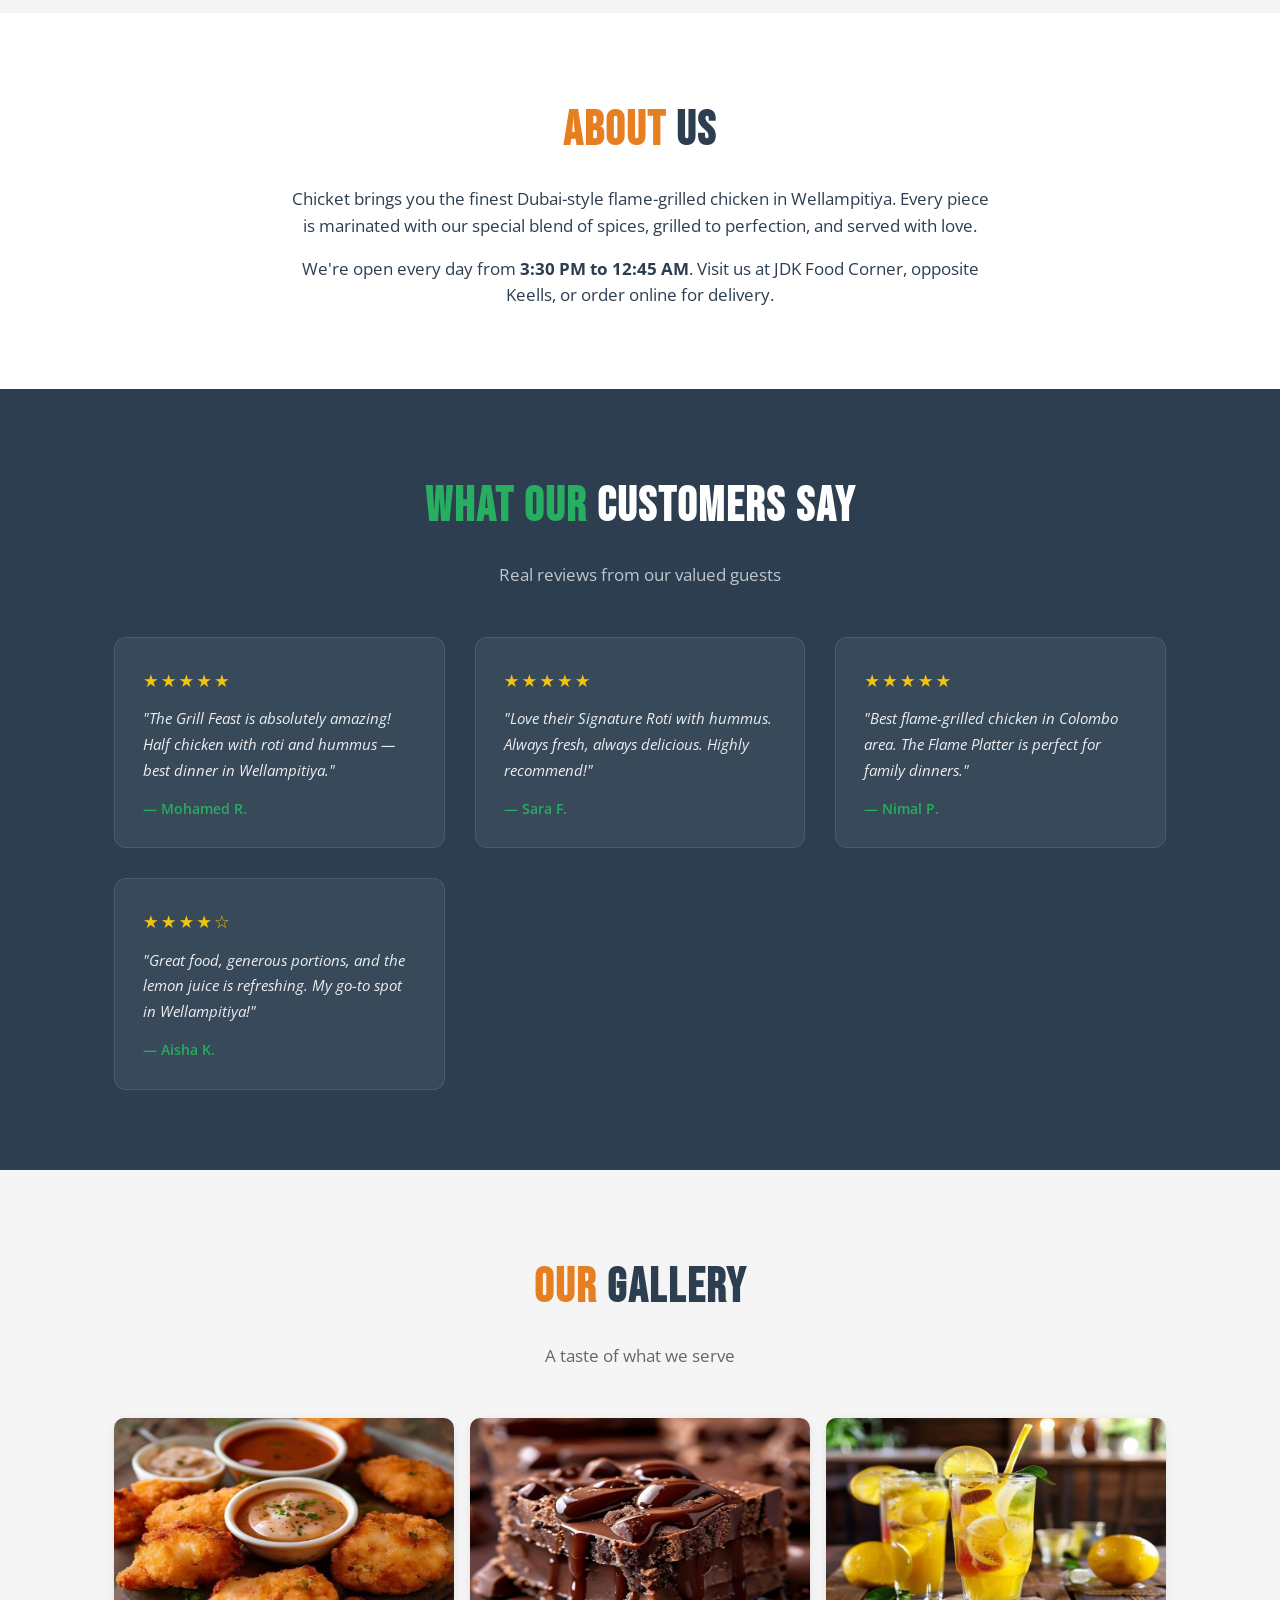
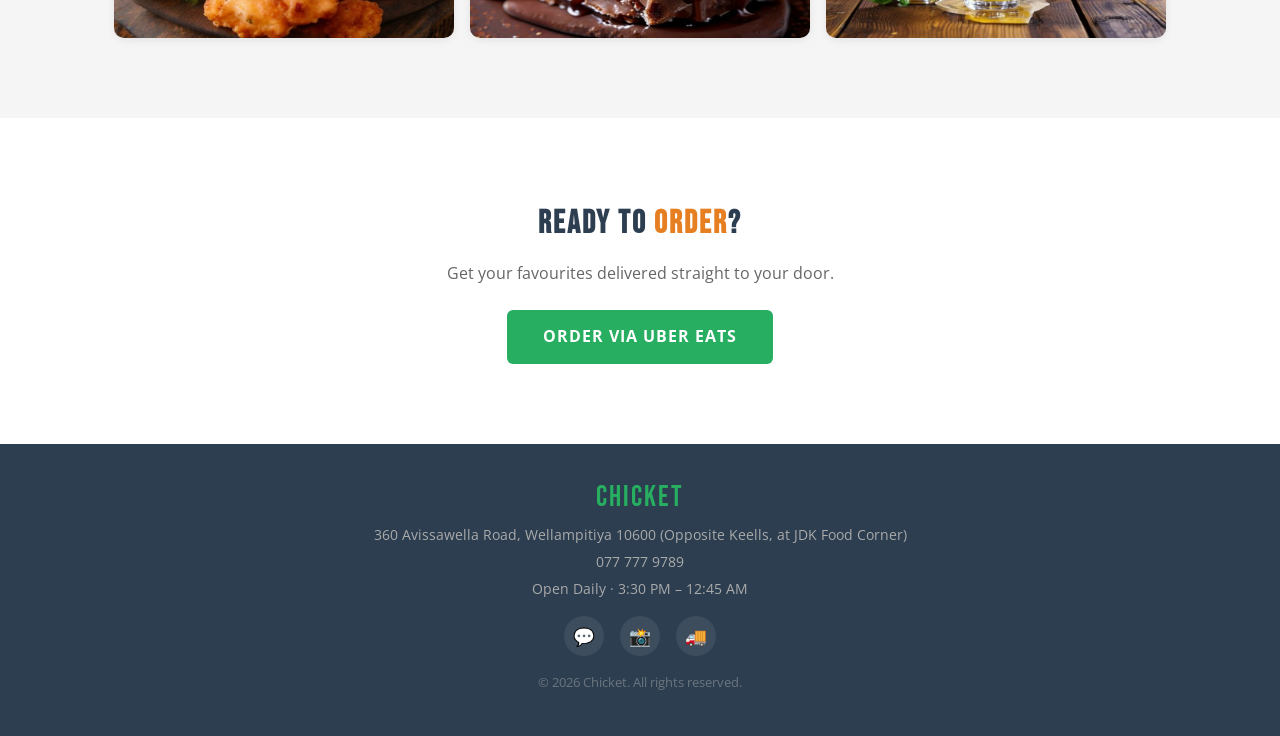
==== commit 0fdd7d2b: "Replace real photos with AI-generated food images, remove logo, update hero" ====
--- a/index.html
+++ b/index.html
@@ -45,7 +45,7 @@
     </div>
     <div class="hero-visual">
       <div class="hero-img-wrap">
-        <img src="images/gallery-3.jpg" alt="Chicket grilled chicken" class="hero-img">
+        <img src="images/hero-ai.jpg" alt="Chicket grilled chicken feast" class="hero-img">
       </div>
       <div class="hero-badge">
         <span class="hero-rating">★ 4.0</span>
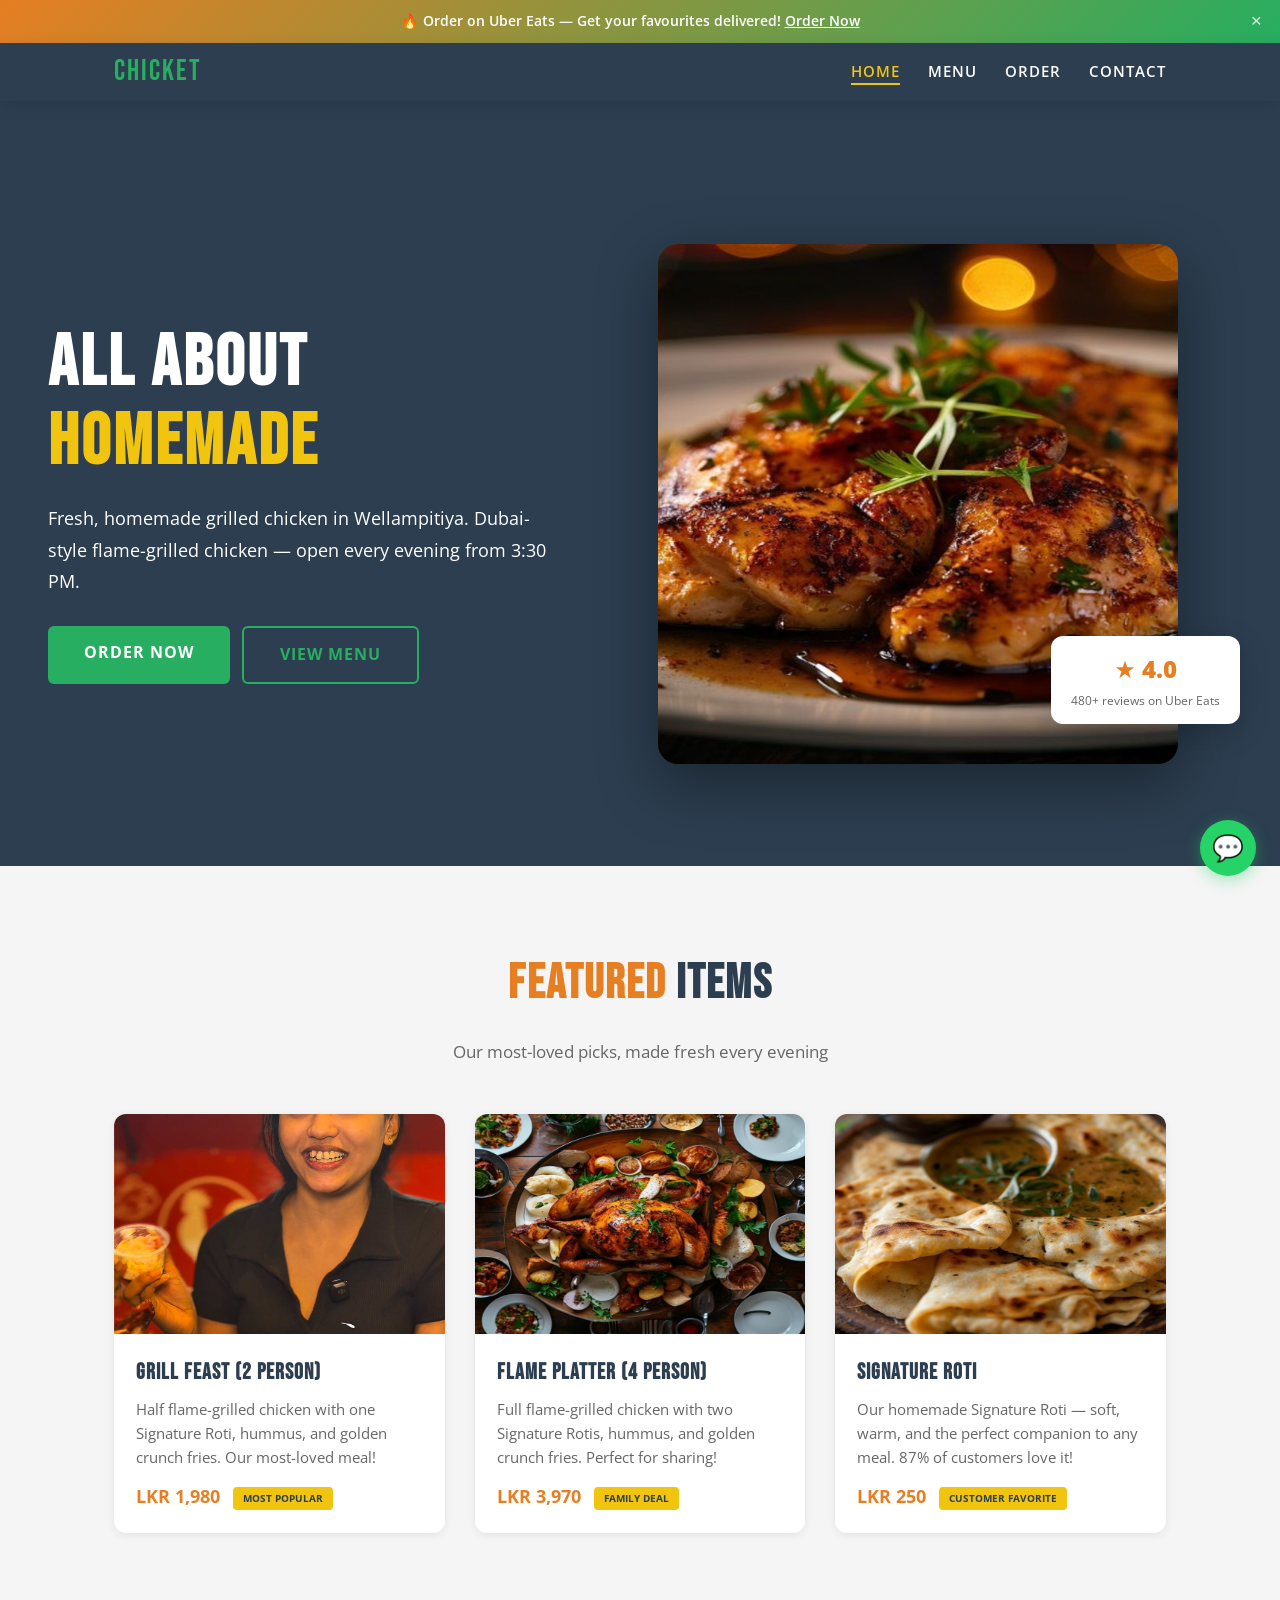
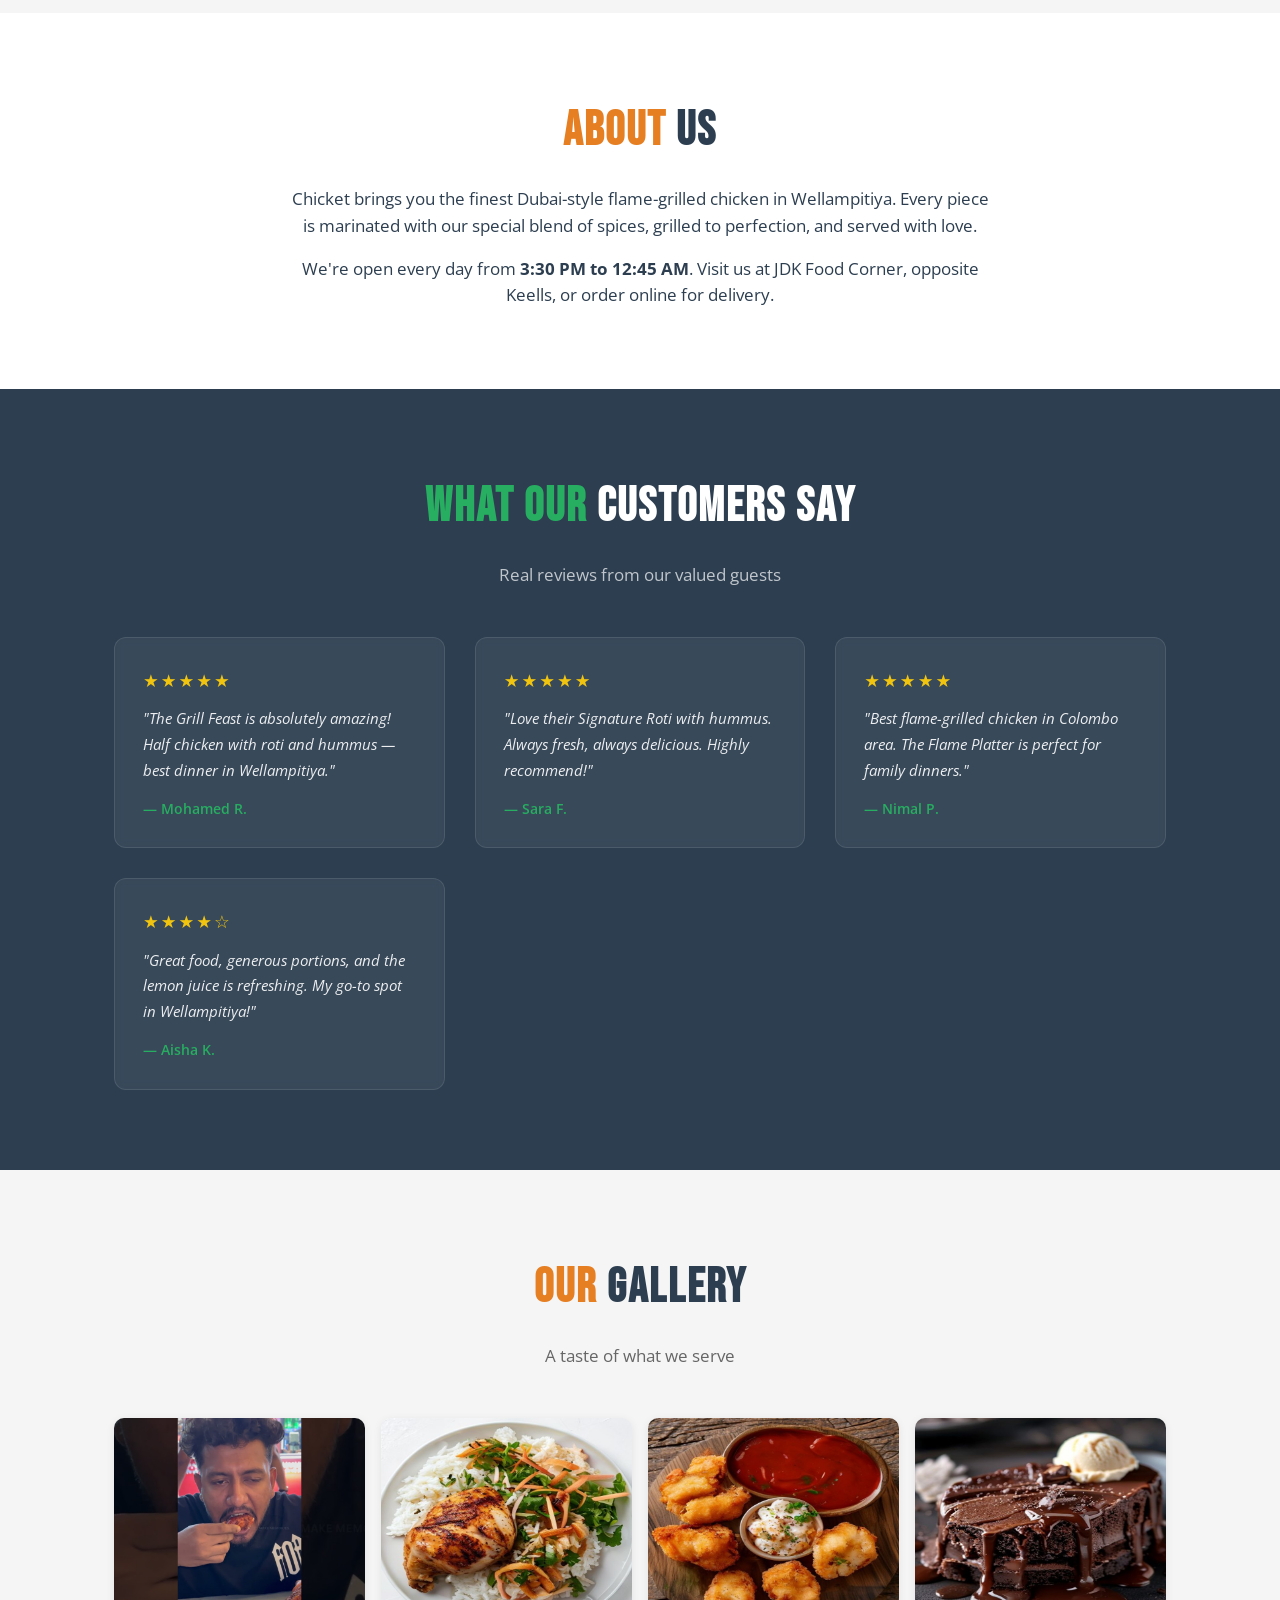
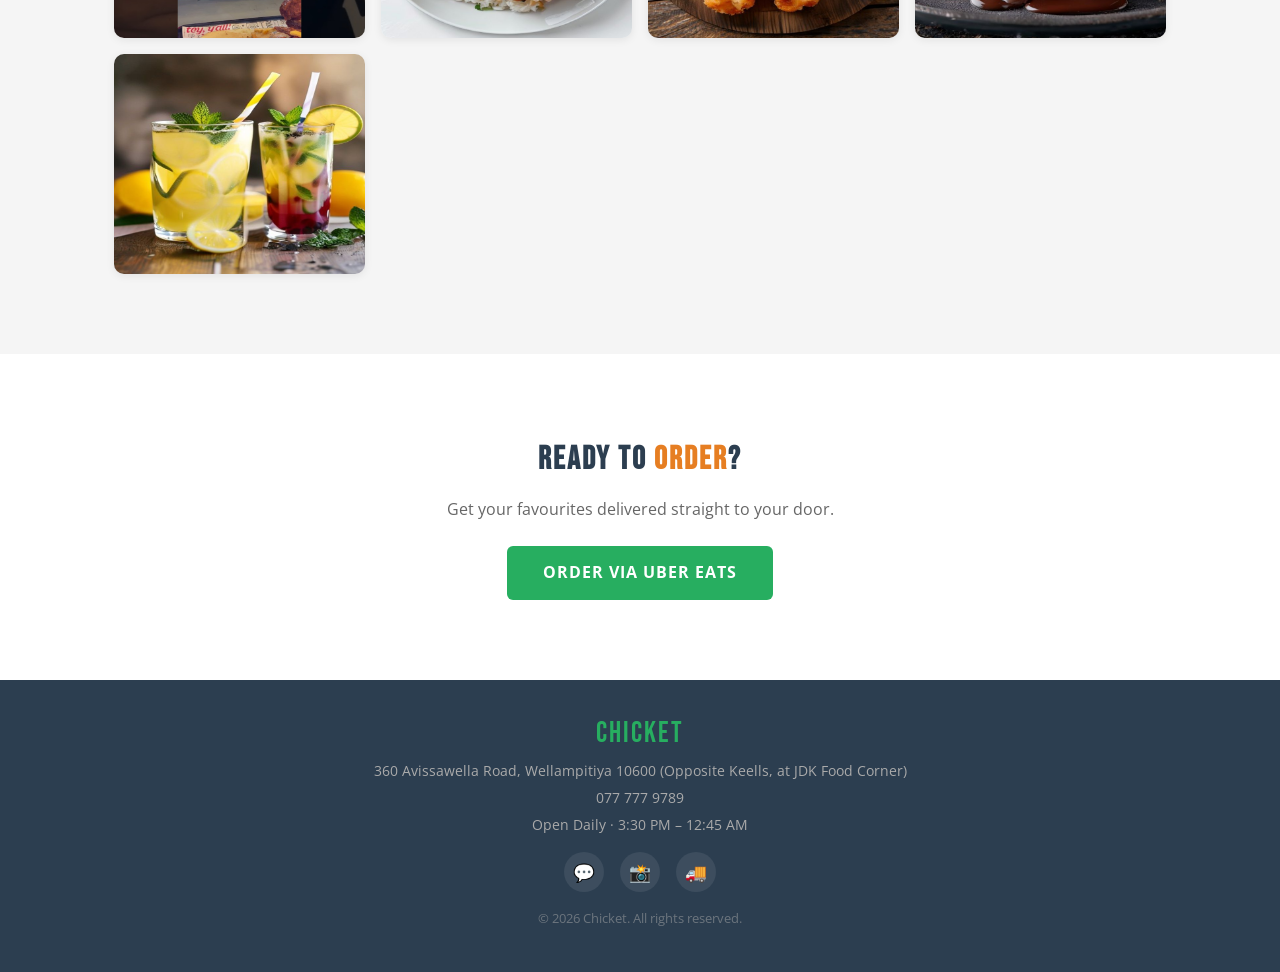
==== commit 93a734c0: "Add cache-busting (?v=2) to force fresh images" ====
--- a/index.html
+++ b/index.html
@@ -45,7 +45,7 @@
     </div>
     <div class="hero-visual">
       <div class="hero-img-wrap">
-        <img src="images/hero-ai.jpg" alt="Chicket grilled chicken feast" class="hero-img">
+        <img src="images/hero-ai.jpg?v=2" alt="Chicket grilled chicken feast" class="hero-img">
       </div>
       <div class="hero-badge">
         <span class="hero-rating">★ 4.0</span>
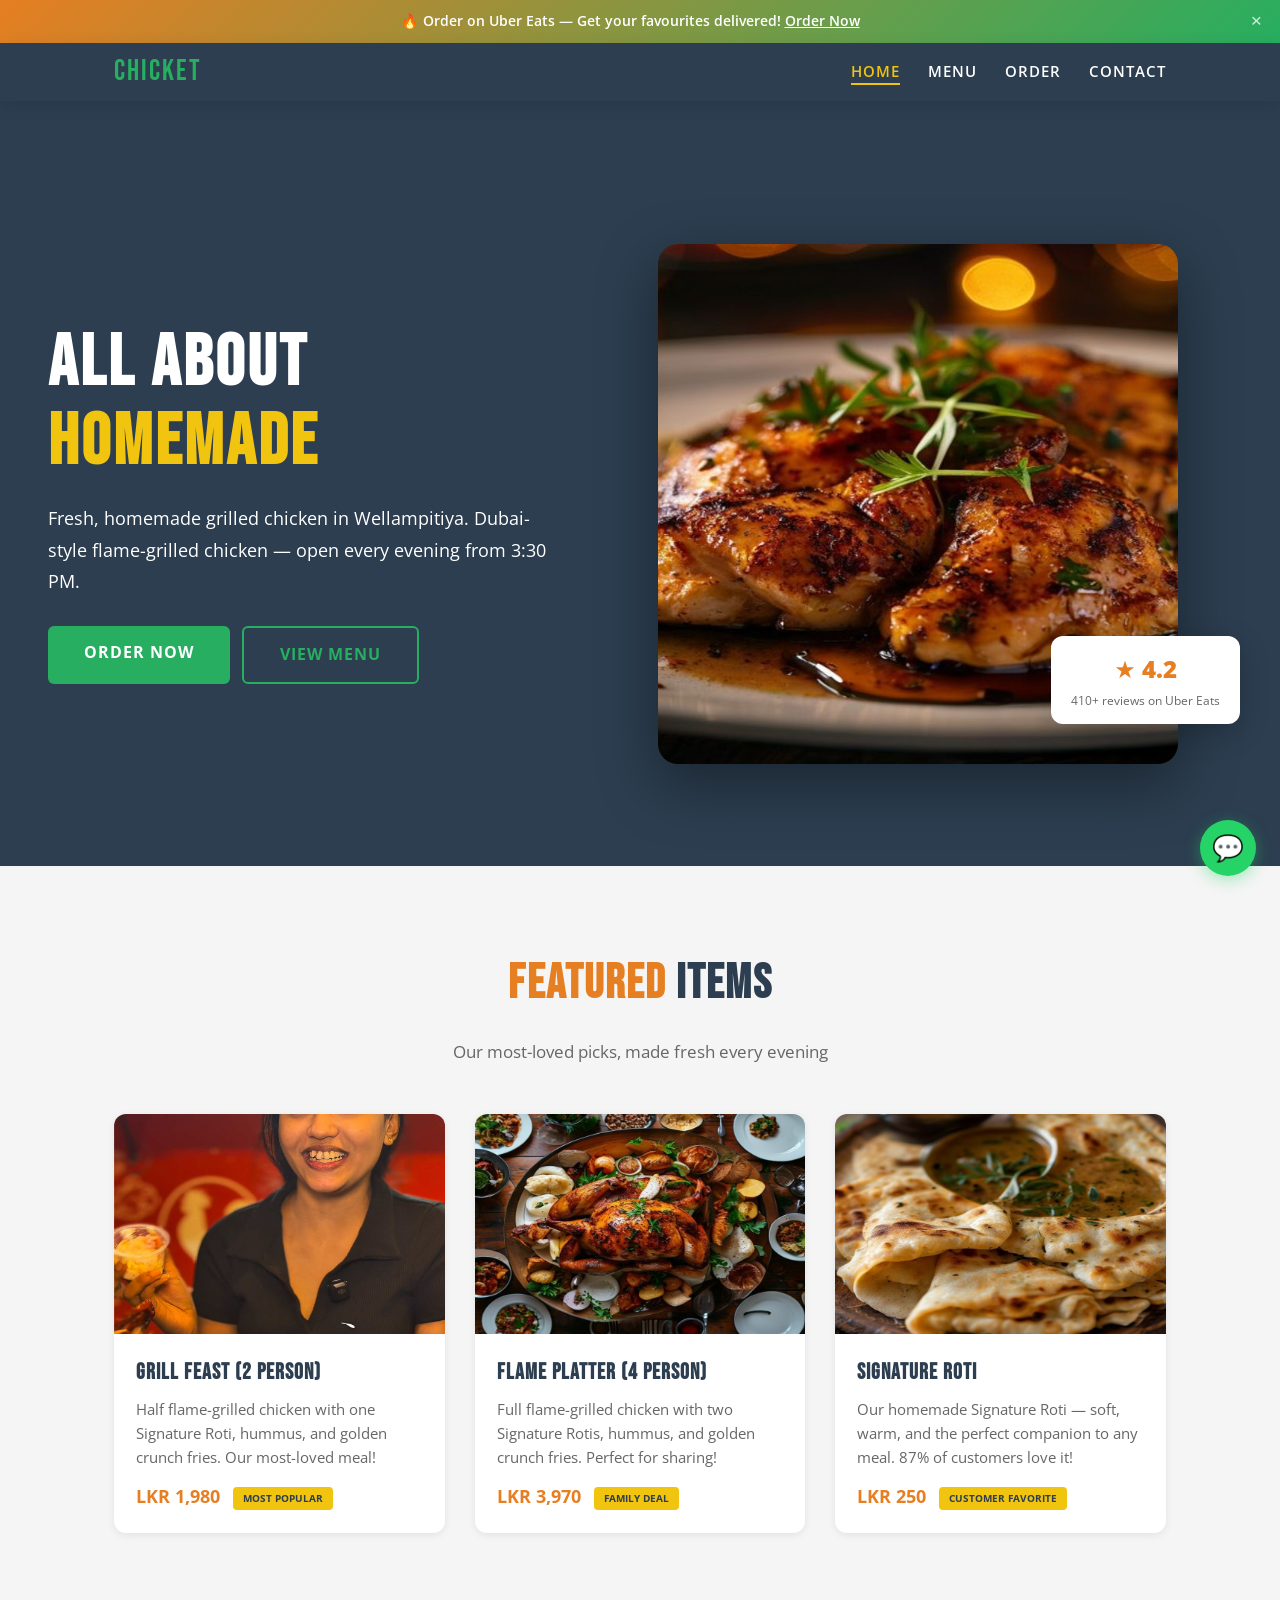
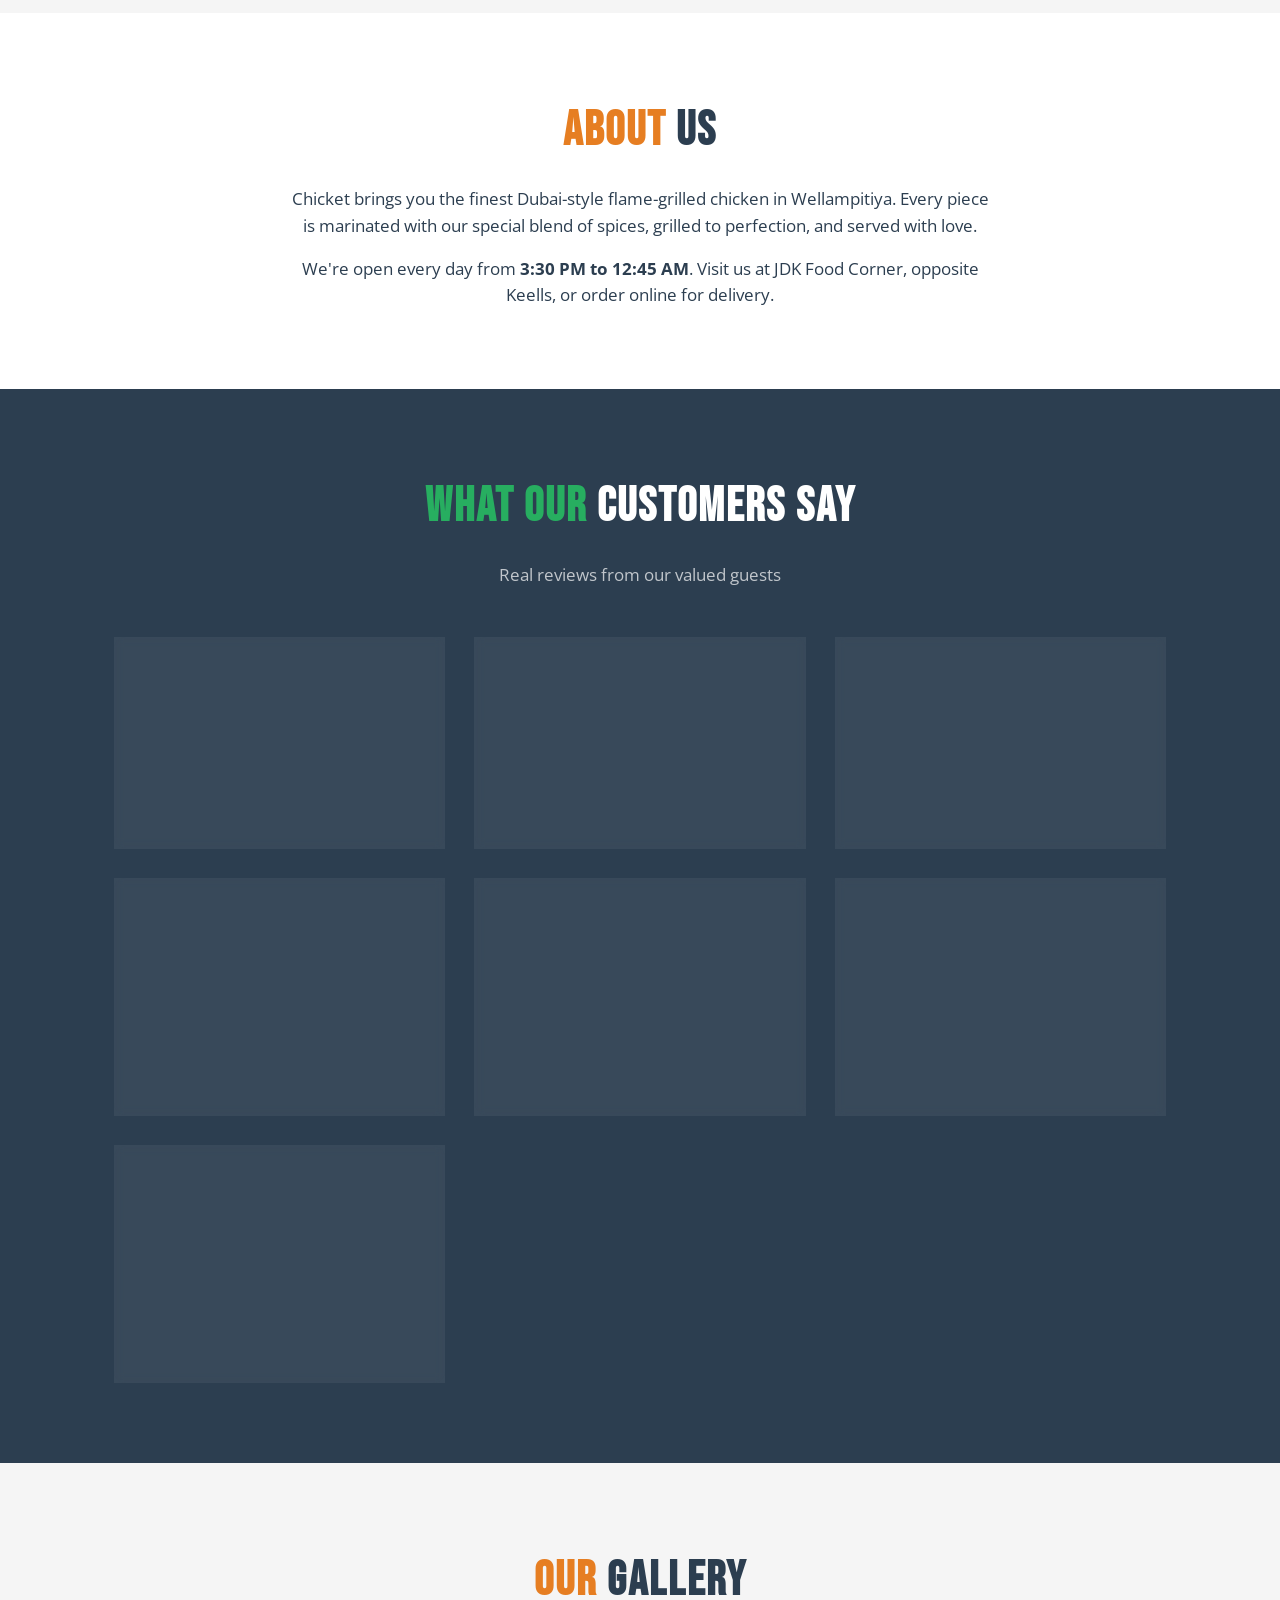
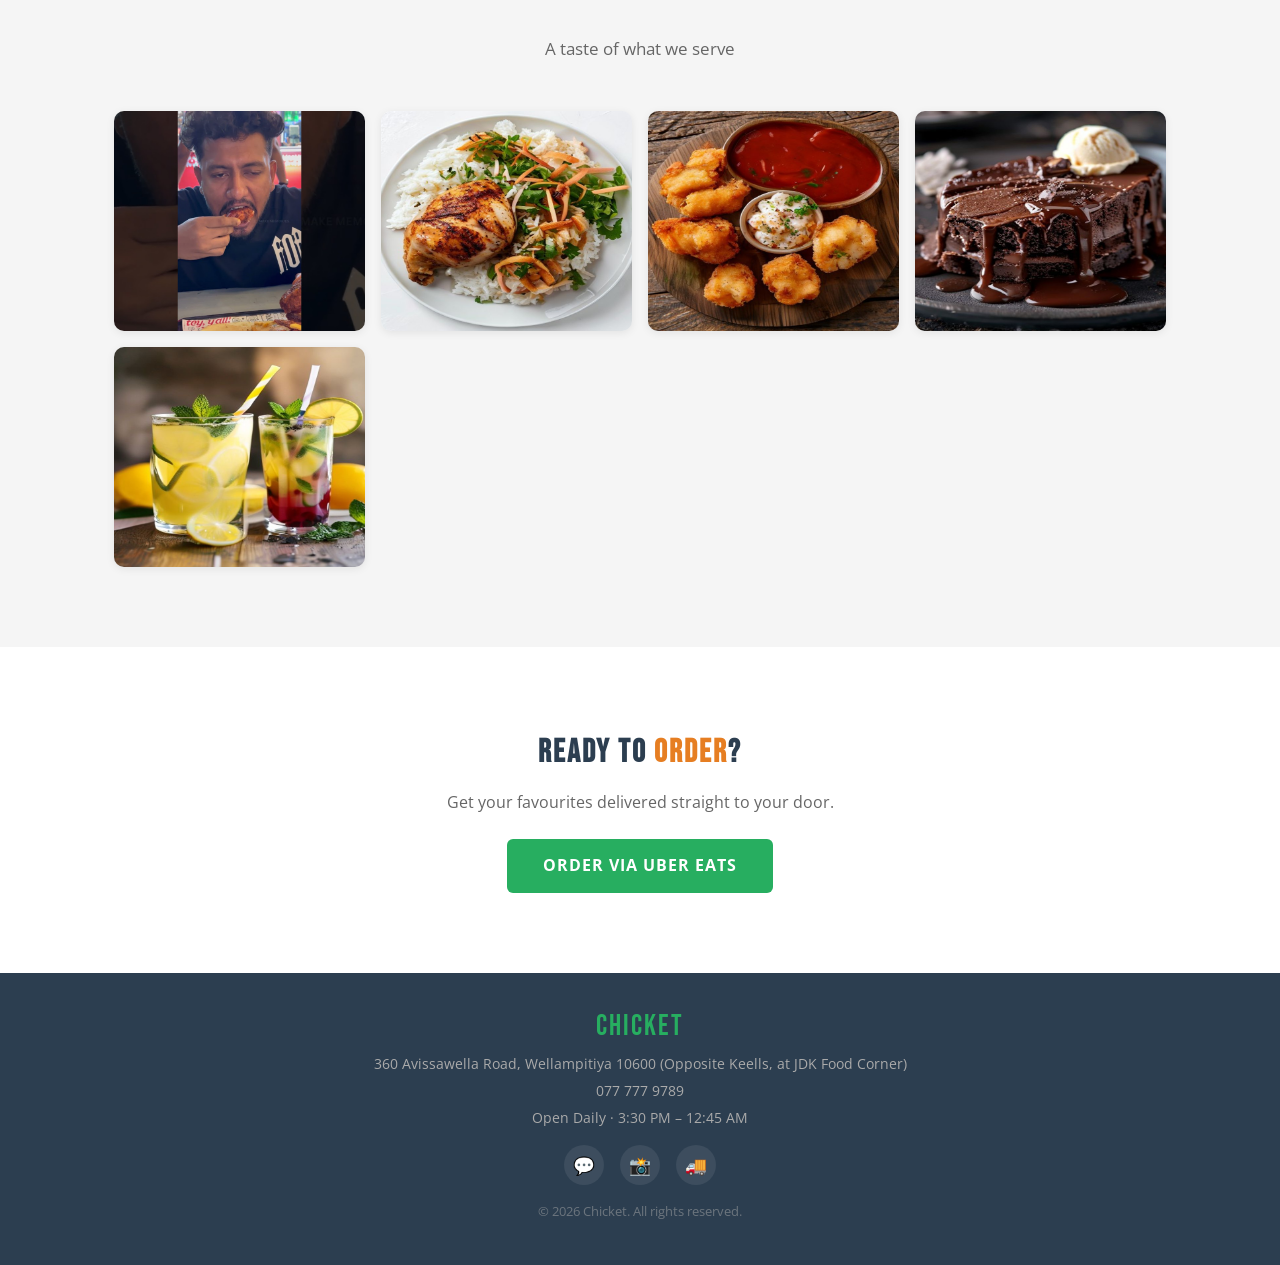
==== commit 2ba71ec5: "Bug fixes: remove dead mobile hero CSS, show sticky bar on mobile, fix formatPrice locale, update he" ====
--- a/index.html
+++ b/index.html
@@ -48,8 +48,8 @@
         <img src="images/hero-ai.jpg?v=2" alt="Chicket grilled chicken feast" class="hero-img">
       </div>
       <div class="hero-badge">
-        <span class="hero-rating">★ 4.0</span>
-        <span class="hero-reviews">480+ reviews on Uber Eats</span>
+        <span class="hero-rating">★ 4.2</span>
+        <span class="hero-reviews">410+ reviews on Uber Eats</span>
       </div>
     </div>
   </section>
--- a/css/style.css
+++ b/css/style.css
@@ -255,6 +255,41 @@
   white-space: nowrap;
 }
 
+/* ===== Page Hero (menu, contact, etc) ===== */
+.page-hero {
+  text-align: center;
+  padding: 100px 24px;
+  background: linear-gradient(135deg, var(--fire-red), var(--fire-orange));
+  color: var(--white);
+  position: relative;
+  overflow: hidden;
+}
+
+.page-hero::before {
+  content: '';
+  position: absolute;
+  inset: 0;
+  background: radial-gradient(ellipse at center, rgba(255,255,255,0.1) 0%, transparent 70%);
+  pointer-events: none;
+}
+
+.page-hero > * {
+  position: relative;
+  z-index: 1;
+}
+
+.page-hero h1 {
+  font-family: var(--font-heading);
+  font-size: clamp(2rem, 6vw, 4rem);
+  letter-spacing: 2px;
+}
+
+.page-hero p {
+  font-size: 1.1rem;
+  margin: 16px 0 0;
+  opacity: 0.95;
+}
+
 .btn {
   display: inline-block;
   padding: 14px 36px;
@@ -1223,20 +1258,8 @@
     line-height: 1.4;
   }
 
-  .hero {
-    padding: 60px 16px 50px;
-  }
-
-  .hero h1 {
-    letter-spacing: 1px;
-  }
-
-  .hero .btn,
-  .hero .btn-outline {
-    display: block;
-    width: 100%;
-    max-width: 280px;
-    margin: 8px auto !important;
+  .sticky-order-bar {
+    display: flex;
   }
 
   section {
@@ -1298,6 +1321,19 @@
 
   .gallery-grid img {
     height: 150px;
+  }
+
+  /* Page hero (menu, contact) */
+  .page-hero {
+    padding: 60px 16px 50px;
+  }
+
+  .page-hero h1 {
+    font-size: clamp(1.8rem, 8vw, 2.8rem);
+  }
+
+  .page-hero p {
+    font-size: 0.95rem;
   }
 
   /* Order page */
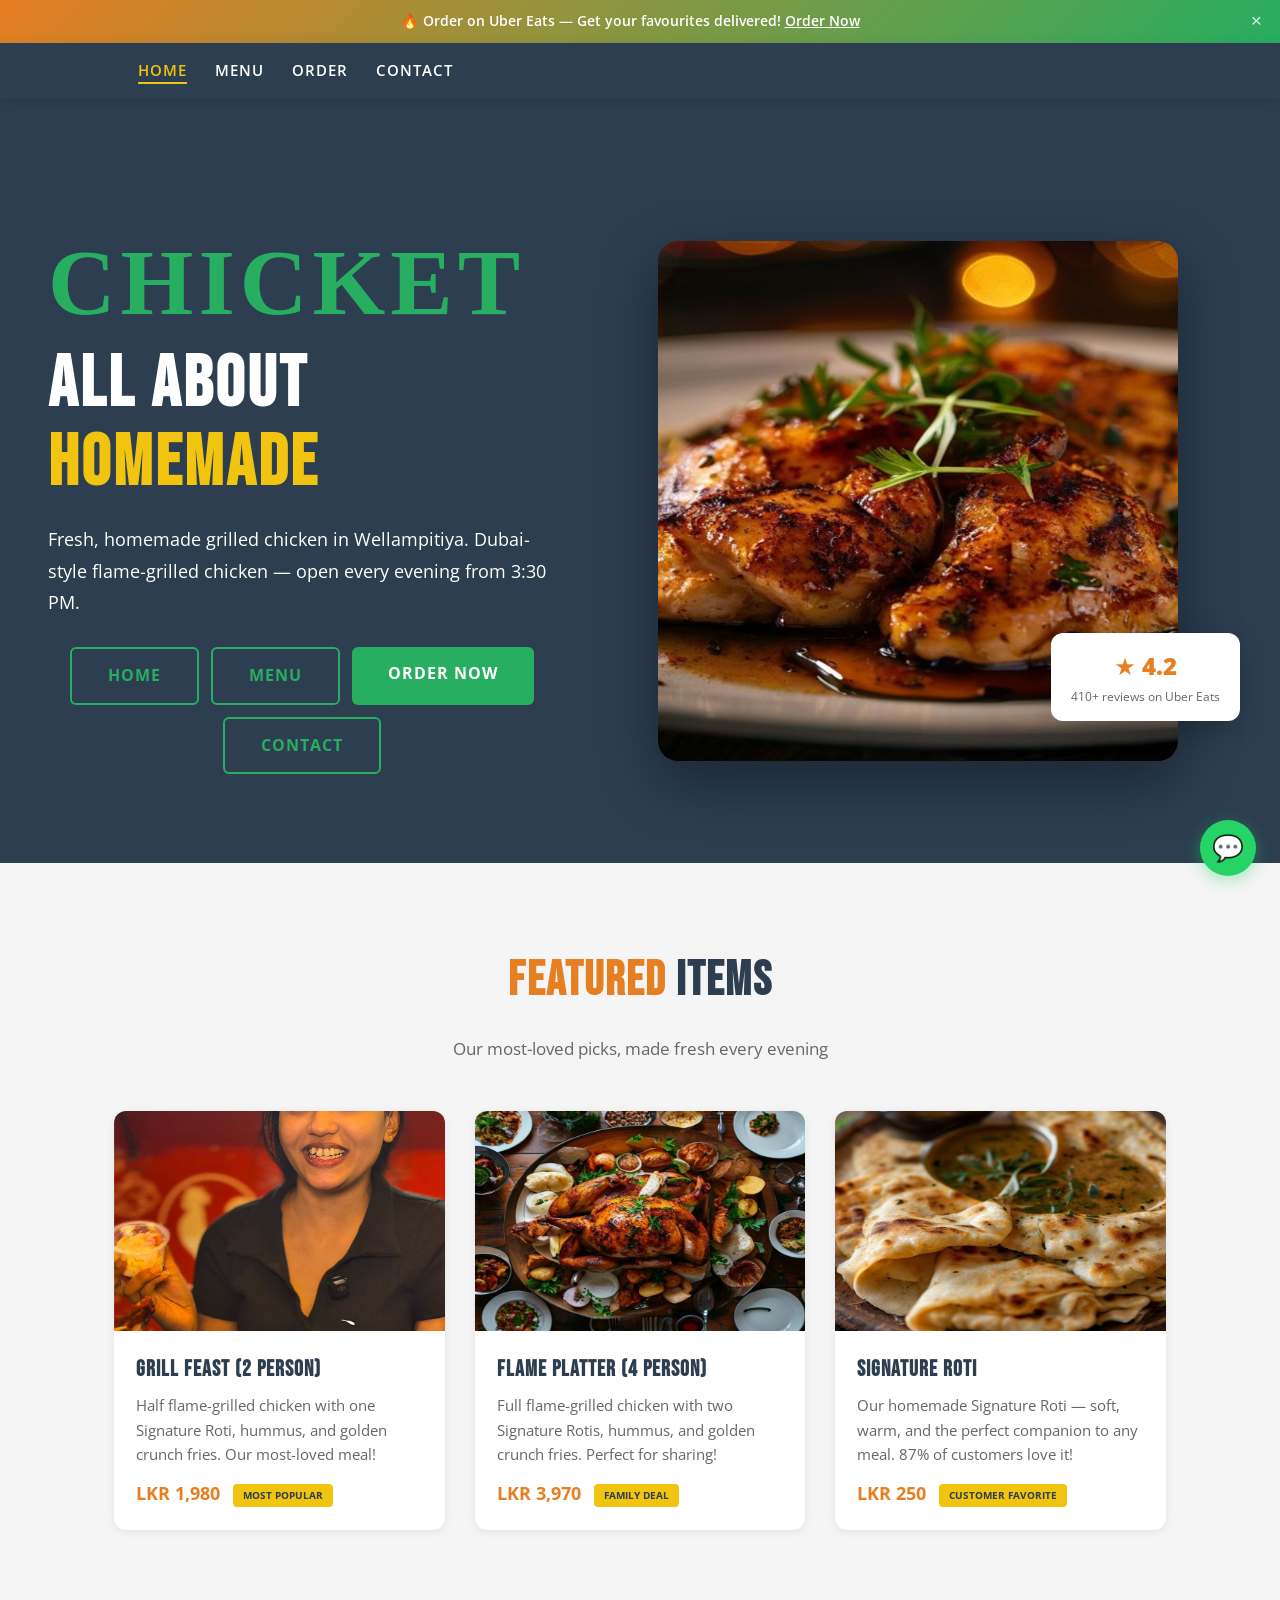
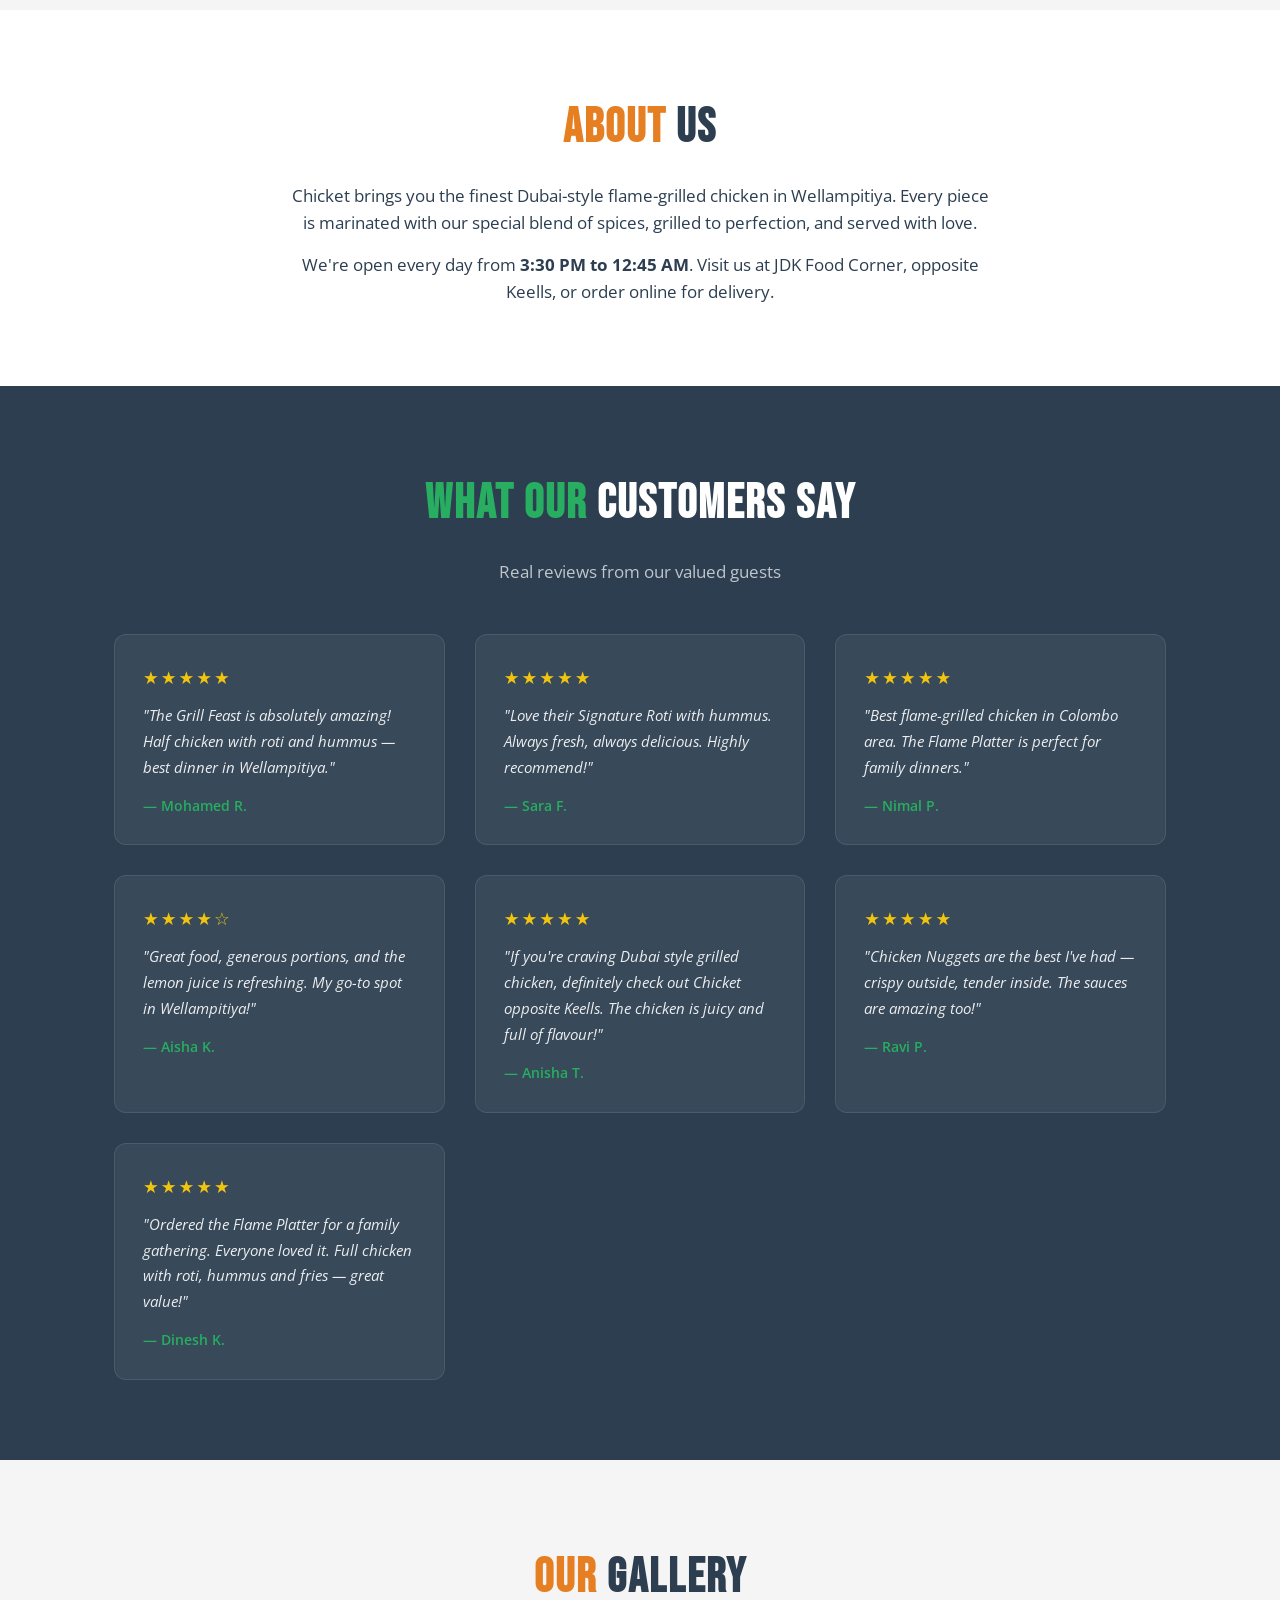
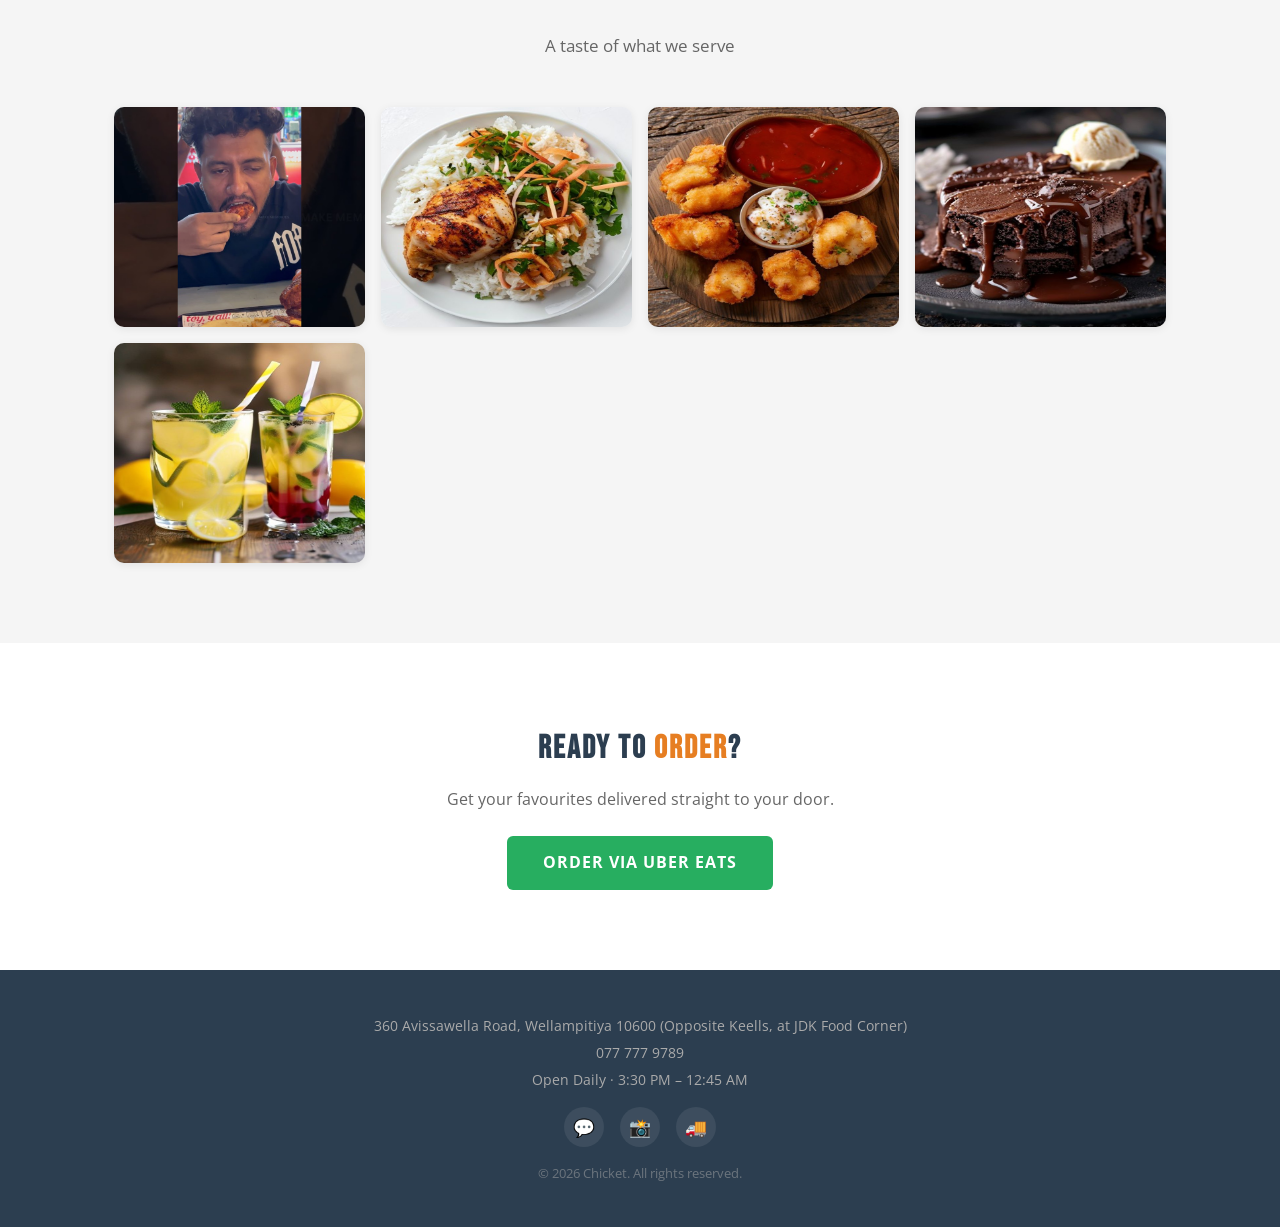
==== commit 5f16daaf: "Add Home & Contact buttons to hero, center all 4" ====
--- a/index.html
+++ b/index.html
@@ -39,8 +39,10 @@
       <h1 id="hero-tagline"></h1>
       <p id="hero-desc"></p>
       <div class="btn-group">
+        <a href="index.html" class="btn btn-outline">Home</a>
+        <a href="menu.html" class="btn btn-outline">Menu</a>
         <a href="order.html" class="btn">Order Now</a>
-        <a href="menu.html" class="btn btn-outline">View Menu</a>
+        <a href="contact.html" class="btn btn-outline">Contact</a>
       </div>
     </div>
     <div class="hero-visual">
--- a/css/style.css
+++ b/css/style.css
@@ -109,6 +109,10 @@
   line-height: 1;
 }
 
+.logo:empty {
+  display: none;
+}
+
 .logo span {
   color: var(--fire-red);
 }
@@ -181,6 +185,16 @@
   color: var(--fire-amber);
 }
 
+.hero-content h1 .hero-brand {
+  display: block;
+  font-family: Georgia, 'Times New Roman', serif;
+  font-size: 1.3em;
+  letter-spacing: 5px;
+  margin-bottom: 6px;
+  line-height: 1.2;
+  color: var(--fire-orange);
+}
+
 .hero-content p {
   font-size: 1.15rem;
   margin: 20px 0 30px;
@@ -194,6 +208,7 @@
   display: flex;
   gap: 12px;
   flex-wrap: wrap;
+  justify-content: center;
 }
 
 .hero-visual {
@@ -290,6 +305,11 @@
   opacity: 0.95;
 }
 
+/* Contact page hero — unique teal gradient */
+.contact-hero {
+  background: linear-gradient(135deg, #004D40, #00897B);
+}
+
 .btn {
   display: inline-block;
   padding: 14px 36px;
@@ -621,7 +641,7 @@
 .order-hero {
   text-align: center;
   padding: 100px 24px;
-  background: linear-gradient(135deg, var(--fire-red), var(--fire-orange));
+  background: linear-gradient(135deg, #E65100, var(--fire-amber));
   color: var(--white);
   position: relative;
   overflow: hidden;
@@ -1207,10 +1227,6 @@
     max-width: 100%;
   }
 
-  .hero-content .btn-group {
-    justify-content: center;
-  }
-
   .hero-visual {
     padding: 40px 24px 0;
     min-height: auto;
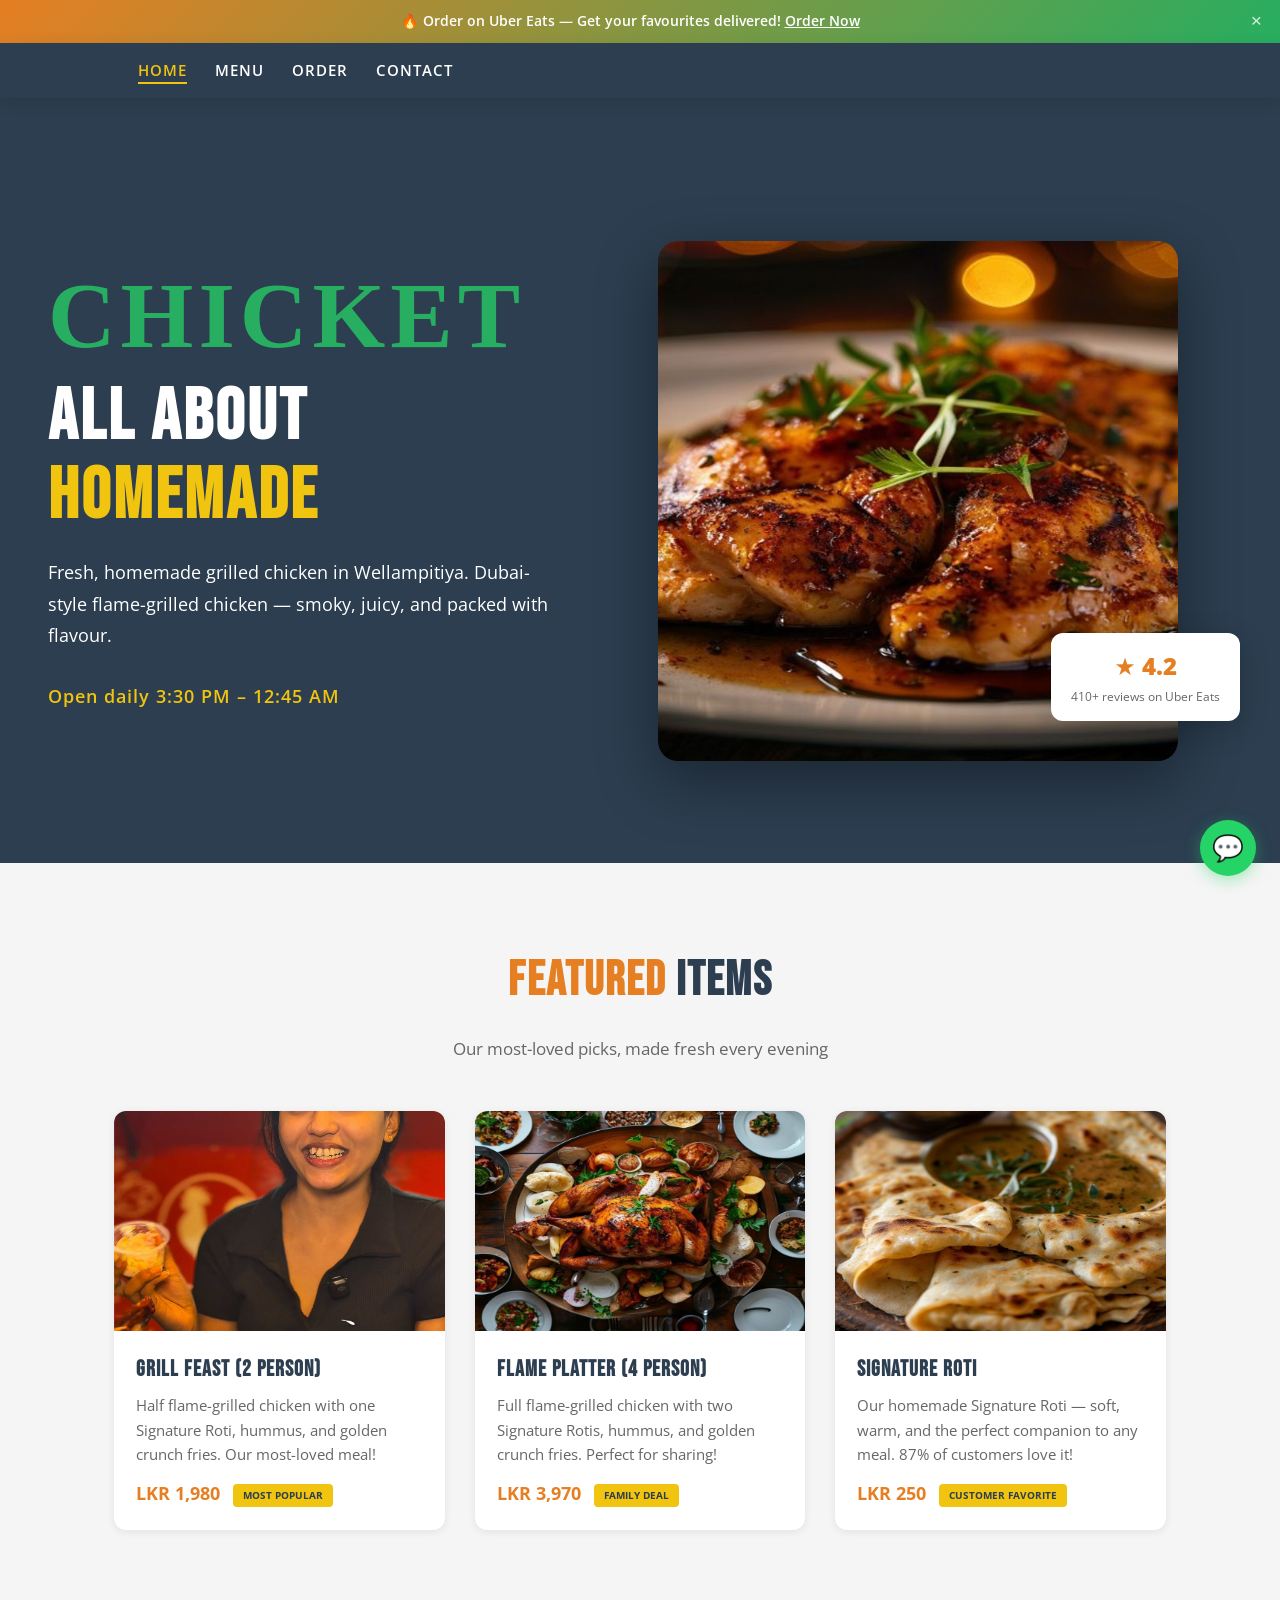
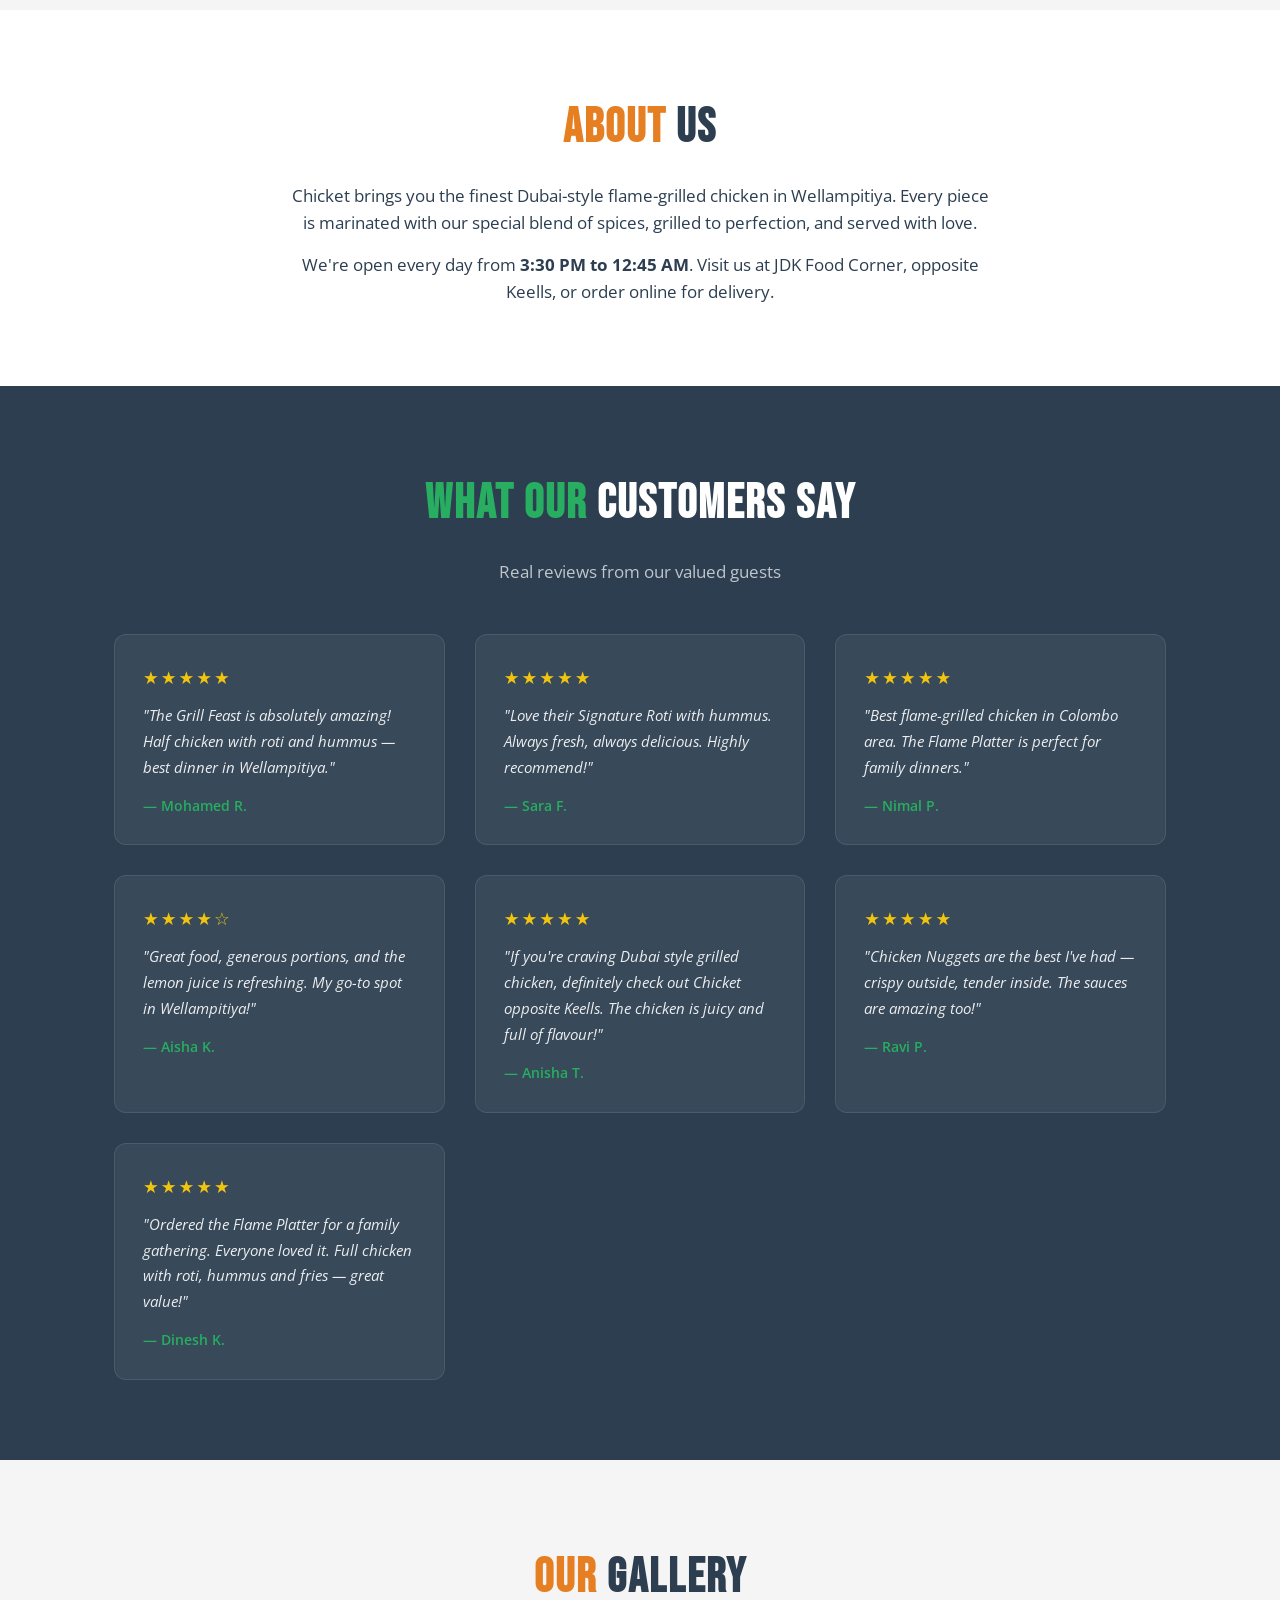
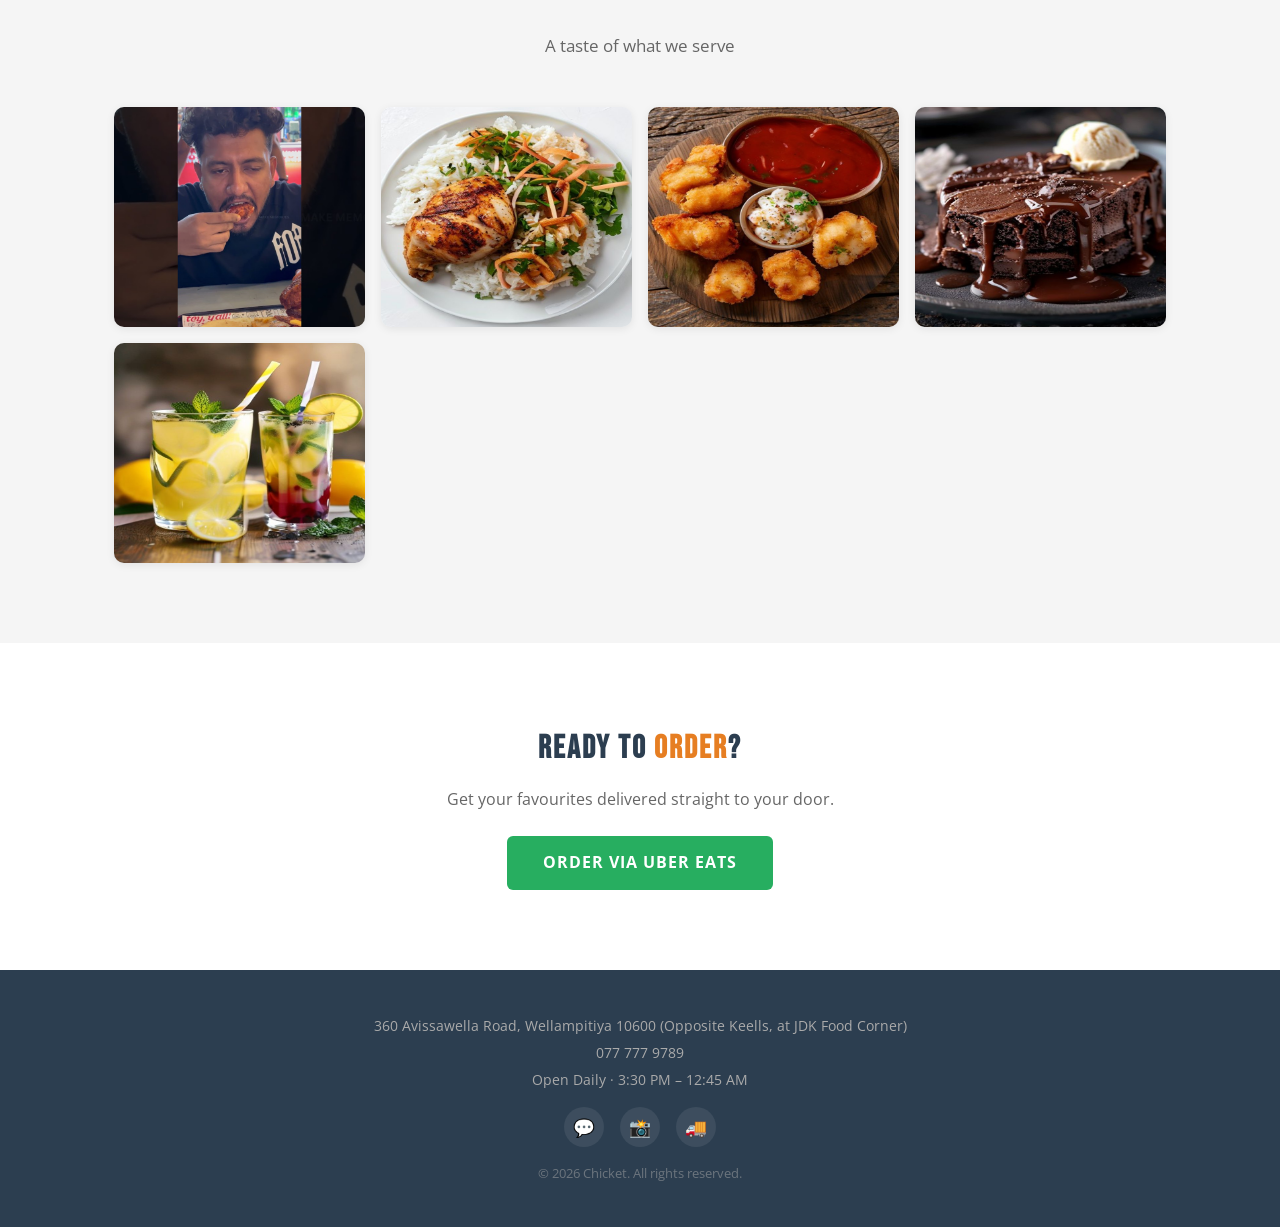
==== commit c858ee43: "Replace hero buttons with 'Open daily 3:30 PM – 12:45 AM' text" ====
--- a/index.html
+++ b/index.html
@@ -11,7 +11,7 @@
   <meta property="og:url" content="https://ashfaq-network.github.io/chicket-website">
   <link rel="canonical" href="https://ashfaq-network.github.io/chicket-website">
   <link rel="icon" href="data:image/svg+xml,<svg xmlns='http://www.w3.org/2000/svg' viewBox='0 0 100 100'><text y='.9em' font-size='90'>🍗</text></svg>">
-  <link rel="stylesheet" href="css/style.css">
+  <link rel="stylesheet" href="css/style.css?v=3">
   <link rel="preconnect" href="https://fonts.googleapis.com">
   <link rel="preconnect" href="https://fonts.gstatic.com" crossorigin>
   <link href="https://fonts.googleapis.com/css2?family=Bebas+Neue&family=Open+Sans:wght@400;600;700&display=swap" rel="stylesheet">
@@ -38,16 +38,11 @@
     <div class="hero-content">
       <h1 id="hero-tagline"></h1>
       <p id="hero-desc"></p>
-      <div class="btn-group">
-        <a href="index.html" class="btn btn-outline">Home</a>
-        <a href="menu.html" class="btn btn-outline">Menu</a>
-        <a href="order.html" class="btn">Order Now</a>
-        <a href="contact.html" class="btn btn-outline">Contact</a>
-      </div>
+      <p class="hero-hours">Open daily 3:30 PM – 12:45 AM</p>
     </div>
     <div class="hero-visual">
       <div class="hero-img-wrap">
-        <img src="images/hero-ai.jpg?v=2" alt="Chicket grilled chicken feast" class="hero-img">
+        <img src="images/hero-ai.jpg?v=3" alt="Chicket grilled chicken feast" class="hero-img">
       </div>
       <div class="hero-badge">
         <span class="hero-rating">★ 4.2</span>
@@ -132,7 +127,7 @@
     </div>
   </div>
 
-  <script src="js/config.js"></script>
-  <script src="js/main.js"></script>
+  <script src="js/config.js?v=3"></script>
+  <script src="js/main.js?v=3"></script>
 </body>
 </html>
--- a/css/style.css
+++ b/css/style.css
@@ -203,6 +203,15 @@
   animation: fadeUp 0.8s ease-out 0.2s both;
 }
 
+.hero-hours {
+  font-size: 1rem;
+  color: var(--fire-amber);
+  font-weight: 600;
+  letter-spacing: 1px;
+  margin: 0;
+  animation: fadeUp 0.8s ease-out 0.4s both;
+}
+
 .hero-content .btn-group {
   animation: fadeUp 0.8s ease-out 0.4s both;
   display: flex;
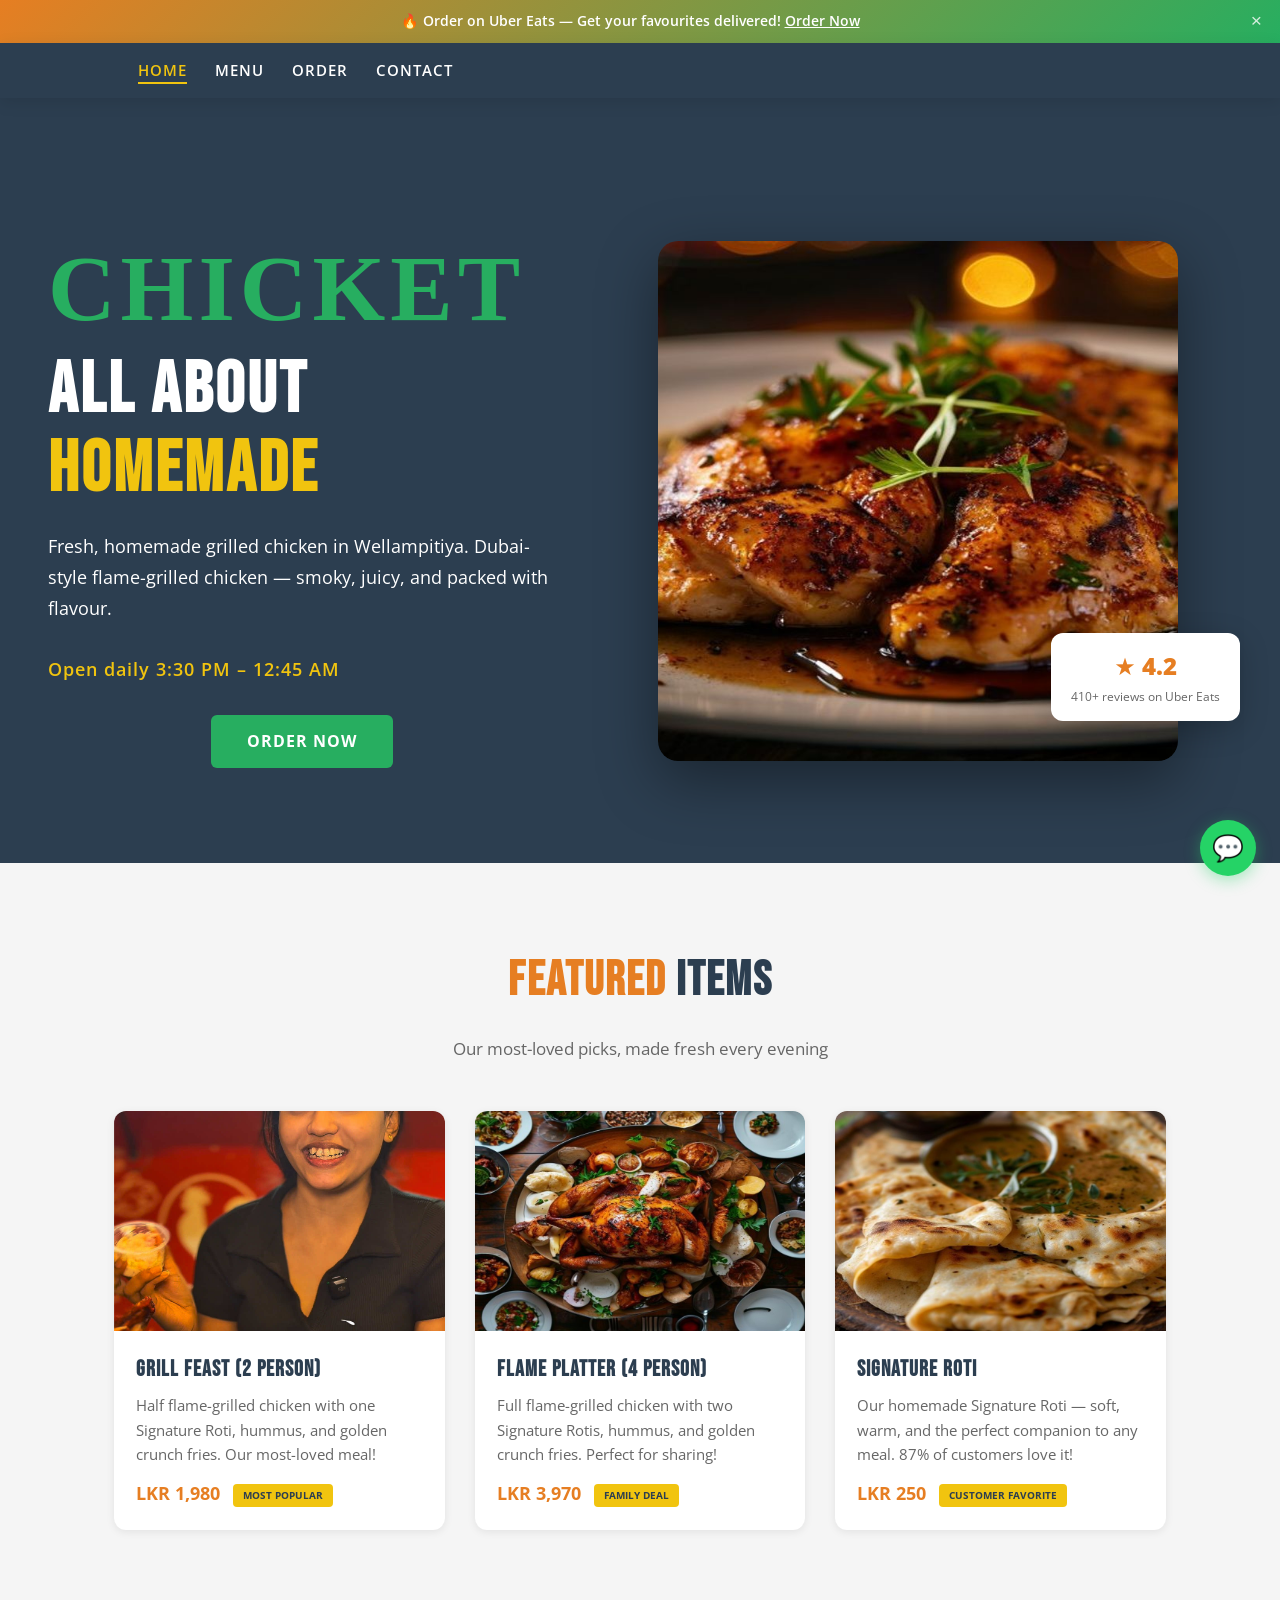
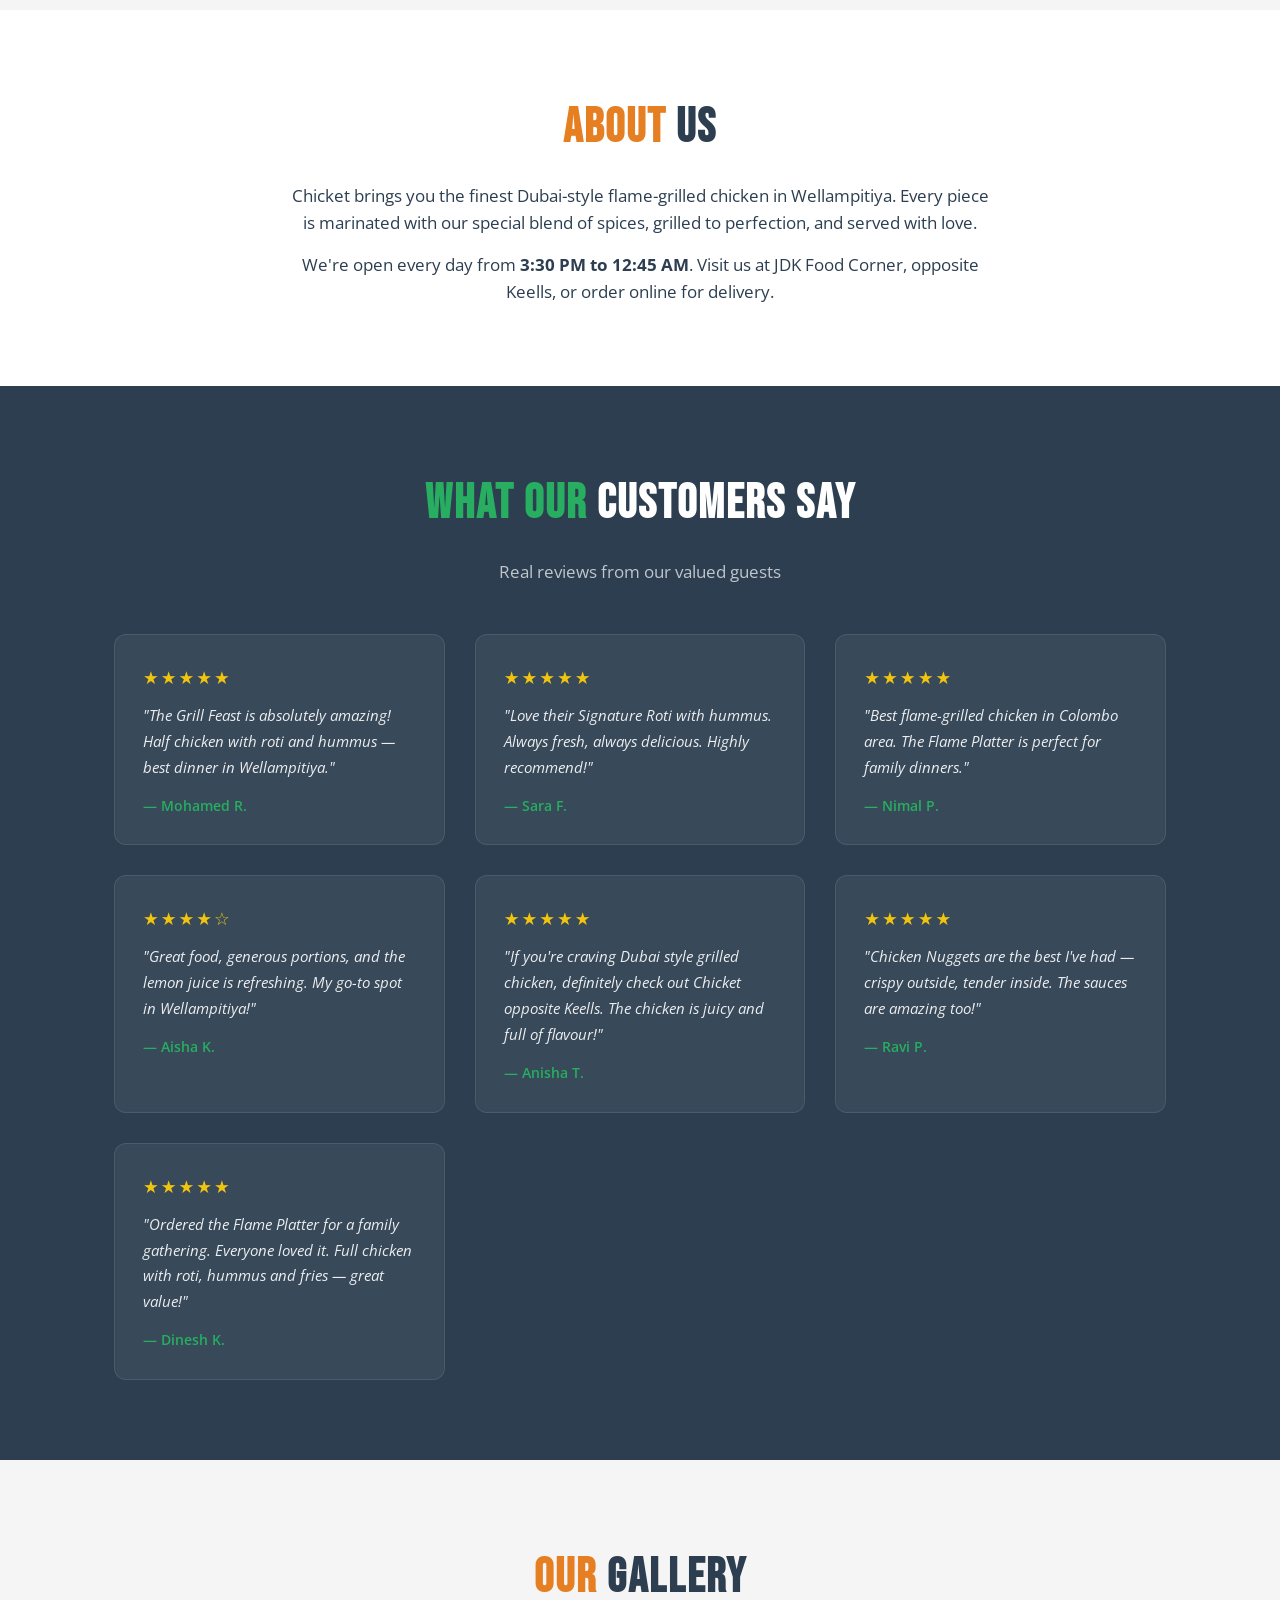
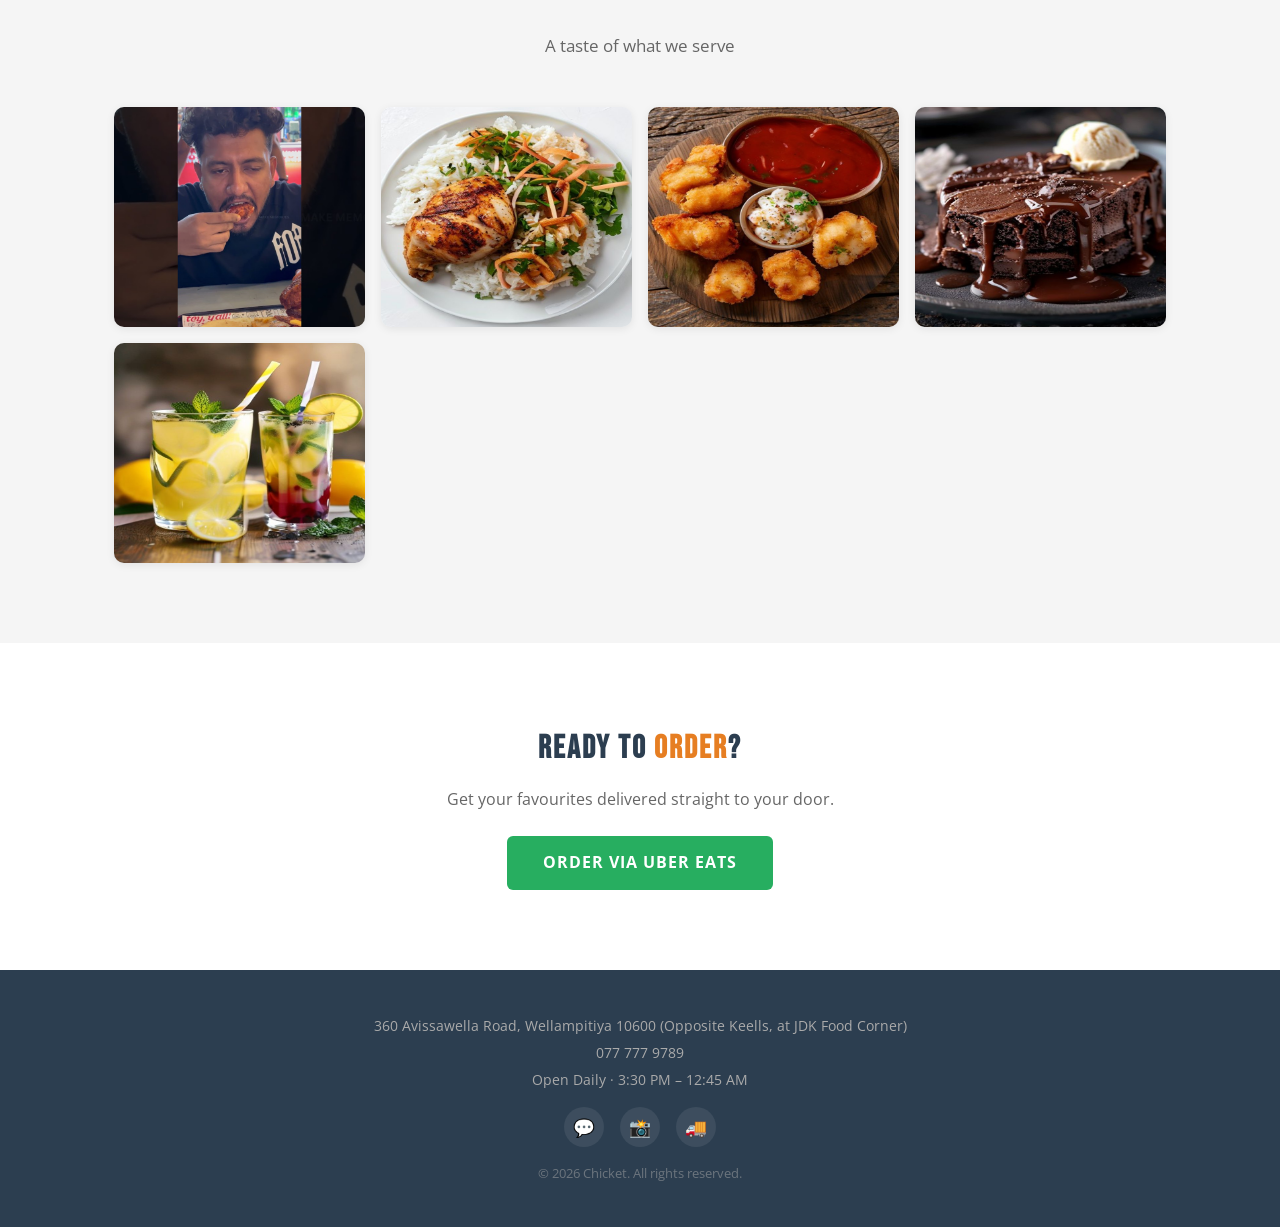
==== commit a6588b0c: "Add Order Now button below hours text" ====
--- a/index.html
+++ b/index.html
@@ -39,6 +39,9 @@
       <h1 id="hero-tagline"></h1>
       <p id="hero-desc"></p>
       <p class="hero-hours">Open daily 3:30 PM – 12:45 AM</p>
+      <div class="btn-group">
+        <a href="order.html" class="btn">Order Now</a>
+      </div>
     </div>
     <div class="hero-visual">
       <div class="hero-img-wrap">
